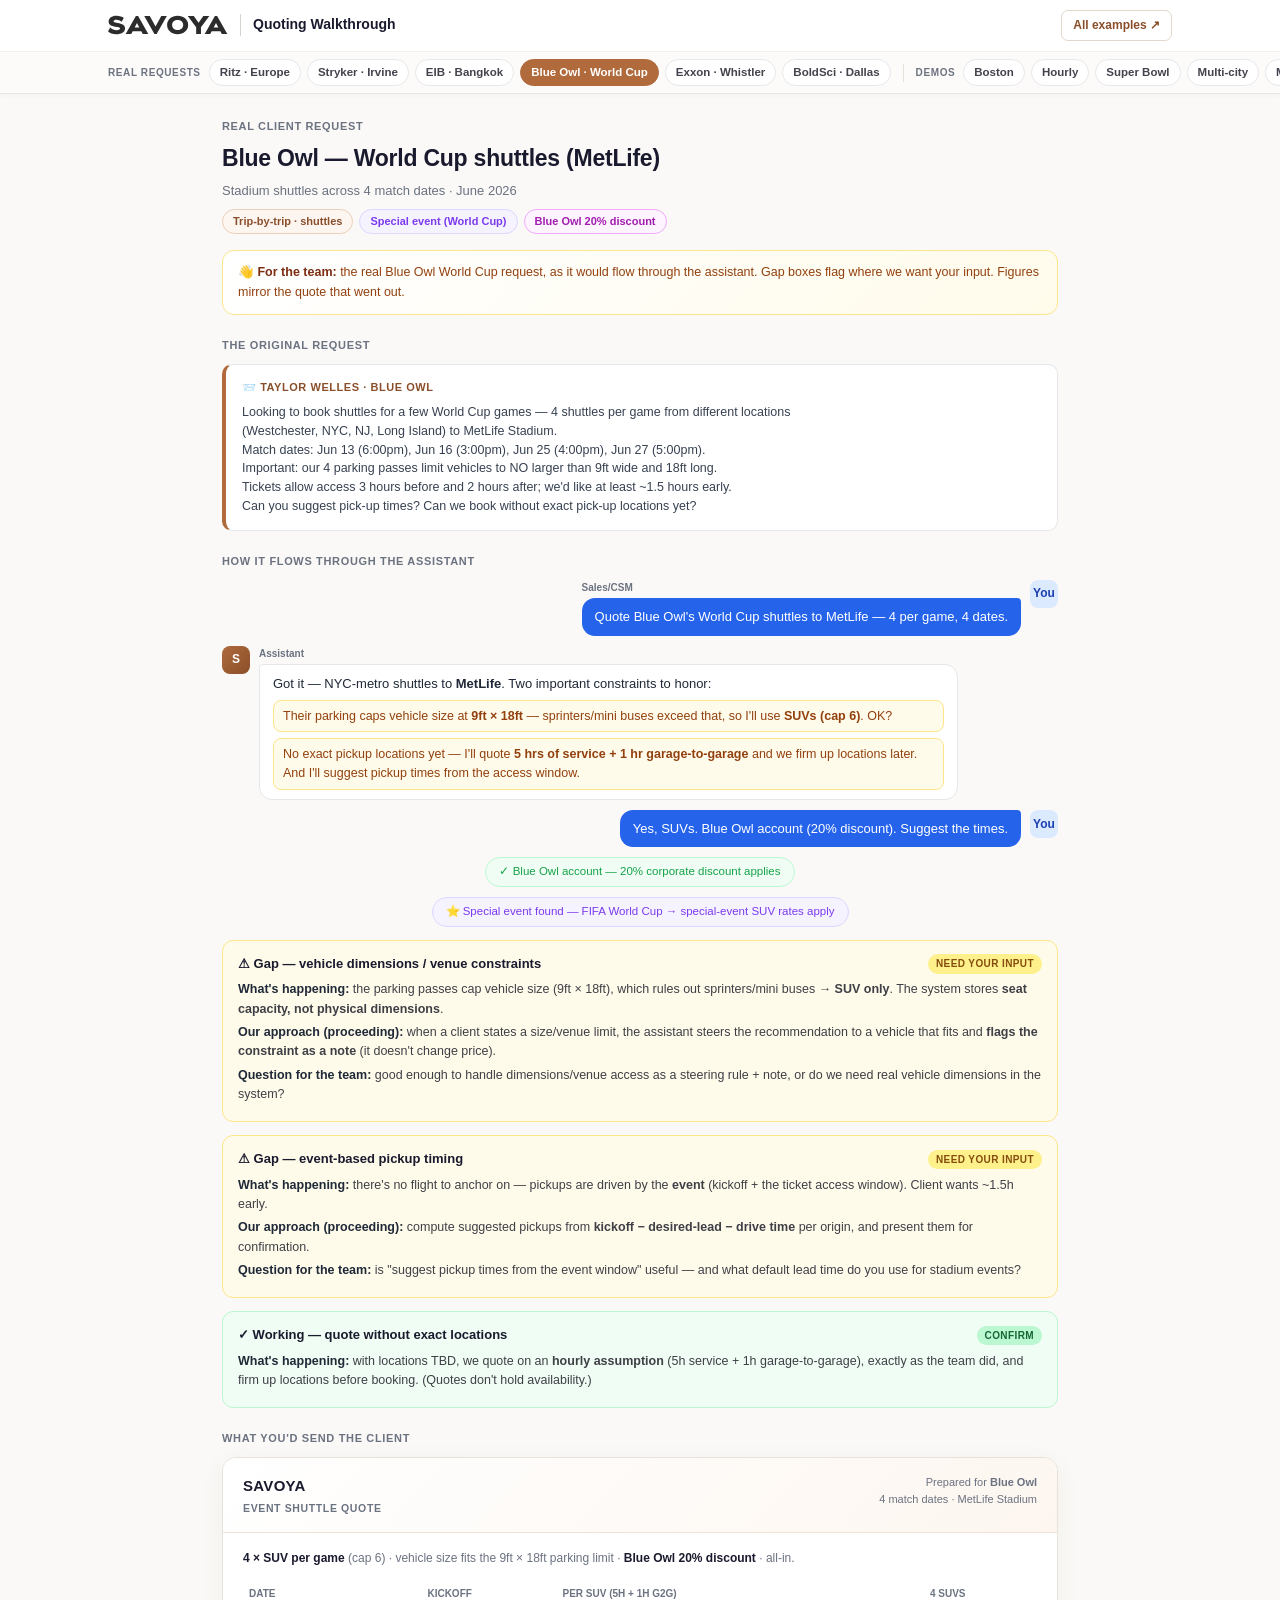
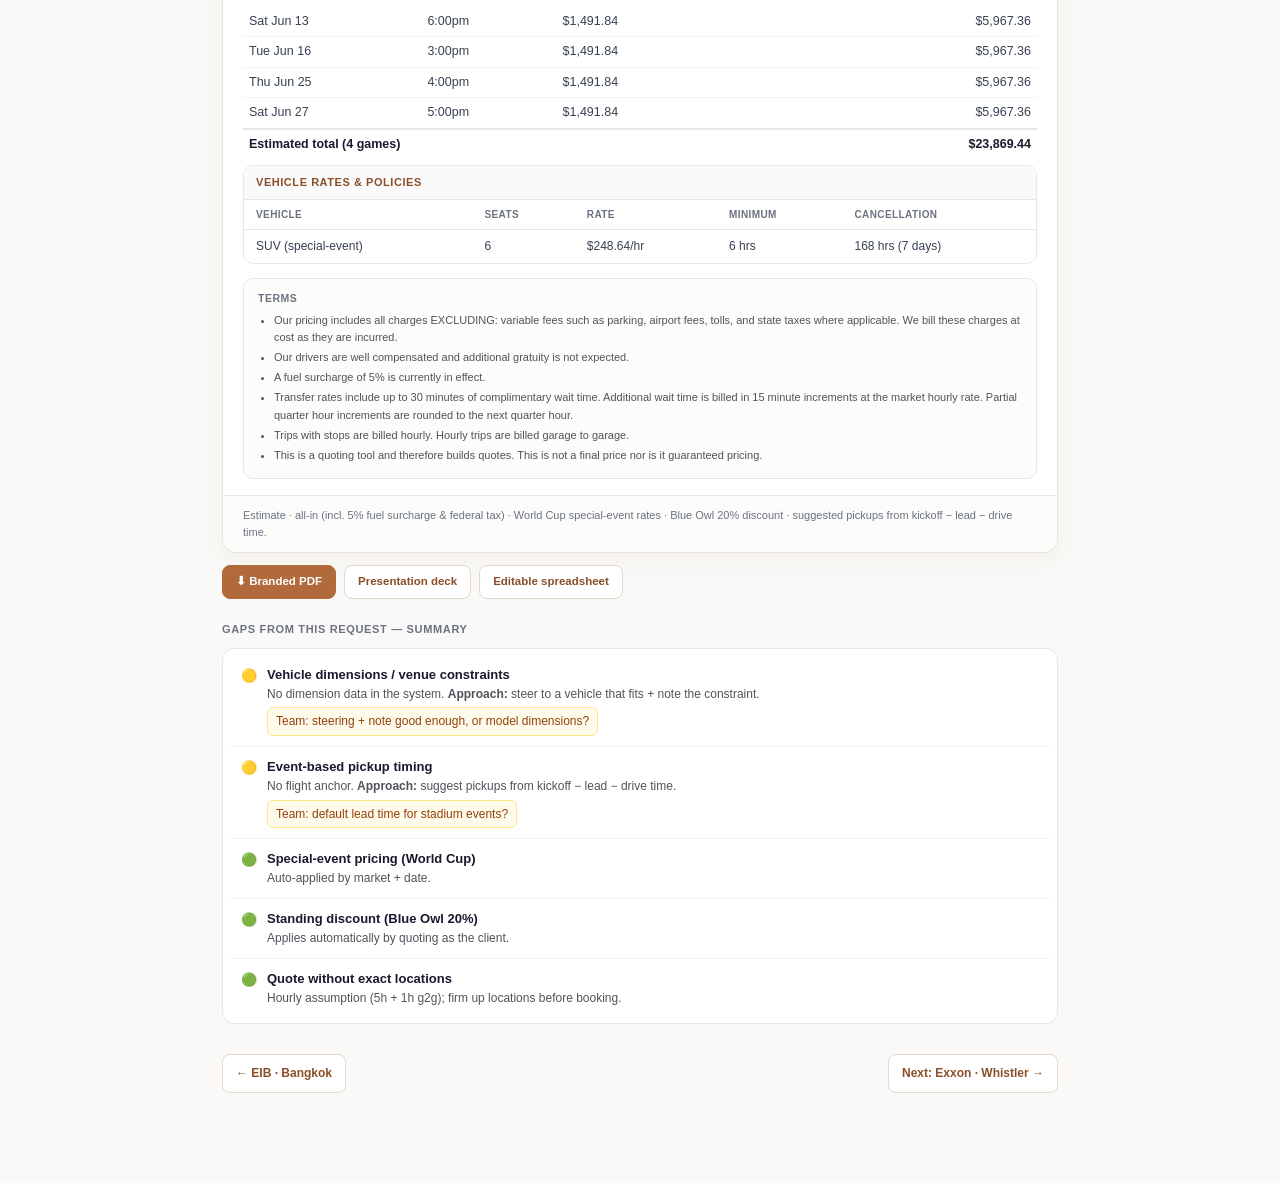
==== blue-owl-worldcup.html @ 771b672a "Savoya quoting walkthrough — sales/CSM preview site Co-Authored-By: Claude Opus 4.8 <noreply@anthrop" ====
<!DOCTYPE html>
<html lang="en">
<head>
<meta charset="UTF-8">
<meta name="viewport" content="width=device-width, initial-scale=1.0">
<title>Blue Owl — World Cup (MetLife) | Savoya Quoting Walkthrough</title>
<link rel="stylesheet" href="style.css">
</head>
<body>

<div class="nav">
  <div class="nav-top"><img src="savoya-logo.svg" alt="Savoya"><span class="nm">Quoting Walkthrough</span><a class="home" href="index.html">All examples ↗</a></div>
  <div class="nav-strip"><div class="row">
    <span class="lbl">Real requests</span>
    <a href="ritz-europe.html">Ritz · Europe</a><a href="stryker-irvine.html">Stryker · Irvine</a><a href="eib-bangkok.html">EIB · Bangkok</a><a class="active" href="blue-owl-worldcup.html">Blue Owl · World Cup</a><a href="exxon-whistler.html">Exxon · Whistler</a><a href="boldsci-dallas.html">BoldSci · Dallas</a>
    <span class="sep"></span>
    <span class="lbl">Demos</span>
    <a href="demo-boston.html">Boston</a><a href="demo-hourly.html">Hourly</a><a href="demo-superbowl.html">Super Bowl</a><a href="demo-multicity.html">Multi-city</a><a href="demo-manifest.html">Manifest</a>
  </div></div>
</div>

<div class="wrap">
  <div class="crumb">Real client request</div>
  <h1>Blue Owl — World Cup shuttles (MetLife)</h1>
  <div class="sub">Stadium shuttles across 4 match dates · June 2026</div>
  <div class="chips"><span class="chip type">Trip-by-trip · shuttles</span><span class="chip evt">Special event (World Cup)</span><span class="chip vip">Blue Owl 20% discount</span></div>

  <div class="banner">👋 <b>For the team:</b> the real Blue Owl World Cup request, as it would flow through the assistant. Gap boxes flag where we want your input. Figures mirror the quote that went out.</div>

  <div class="section-label">The original request</div>
  <div class="request">
    <div class="from">📨 Taylor Welles · Blue Owl</div>
    <pre>Looking to book shuttles for a few World Cup games — 4 shuttles per game from different locations
(Westchester, NYC, NJ, Long Island) to MetLife Stadium.
Match dates: Jun 13 (6:00pm), Jun 16 (3:00pm), Jun 25 (4:00pm), Jun 27 (5:00pm).
Important: our 4 parking passes limit vehicles to NO larger than 9ft wide and 18ft long.
Tickets allow access 3 hours before and 2 hours after; we'd like at least ~1.5 hours early.
Can you suggest pick-up times? Can we book without exact pick-up locations yet?</pre>
  </div>

  <div class="section-label">How it flows through the assistant</div>
  <div class="chat">
    <div class="msg agent"><div class="avatar agent">You</div><div><div class="who">Sales/CSM</div><div class="bubble">Quote Blue Owl's World Cup shuttles to MetLife — 4 per game, 4 dates.</div></div></div>
    <div class="msg assistant"><div class="avatar assistant">S</div><div><div class="who">Assistant</div><div class="bubble">Got it — NYC-metro shuttles to <b>MetLife</b>. Two important constraints to honor:
      <span class="q">Their parking caps vehicle size at <b>9ft × 18ft</b> — sprinters/mini buses exceed that, so I'll use <b>SUVs (cap 6)</b>. OK?</span>
      <span class="q">No exact pickup locations yet — I'll quote <b>5 hrs of service + 1 hr garage-to-garage</b> and we firm up locations later. And I'll suggest pickup times from the access window.</span></div></div></div>
    <div class="msg agent"><div class="avatar agent">You</div><div><div class="bubble">Yes, SUVs. Blue Owl account (20% discount). Suggest the times.</div></div></div>
    <div class="working ok">✓ Blue Owl account — 20% corporate discount applies</div>
    <div class="working event">⭐ Special event found — FIFA World Cup → special-event SUV rates apply</div>
  </div>

  <div class="gap open">
    <div class="gh">⚠ Gap — vehicle dimensions / venue constraints <span class="st">Need your input</span></div>
    <p><span class="lab">What's happening:</span> the parking passes cap vehicle size (9ft × 18ft), which rules out sprinters/mini buses → <b>SUV only</b>. The system stores <b>seat capacity, not physical dimensions</b>.</p>
    <p><span class="lab">Our approach (proceeding):</span> when a client states a size/venue limit, the assistant steers the recommendation to a vehicle that fits and <b>flags the constraint as a note</b> (it doesn't change price).</p>
    <p><span class="lab">Question for the team:</span> good enough to handle dimensions/venue access as a steering rule + note, or do we need real vehicle dimensions in the system?</p>
  </div>

  <div class="gap open">
    <div class="gh">⚠ Gap — event-based pickup timing <span class="st">Need your input</span></div>
    <p><span class="lab">What's happening:</span> there's no flight to anchor on — pickups are driven by the <b>event</b> (kickoff + the ticket access window). Client wants ~1.5h early.</p>
    <p><span class="lab">Our approach (proceeding):</span> compute suggested pickups from <b>kickoff − desired-lead − drive time</b> per origin, and present them for confirmation.</p>
    <p><span class="lab">Question for the team:</span> is "suggest pickup times from the event window" useful — and what default lead time do you use for stadium events?</p>
  </div>

  <div class="gap handled">
    <div class="gh">✓ Working — quote without exact locations <span class="st">Confirm</span></div>
    <p><span class="lab">What's happening:</span> with locations TBD, we quote on an <b>hourly assumption</b> (5h service + 1h garage-to-garage), exactly as the team did, and firm up locations before booking. (Quotes don't hold availability.)</p>
  </div>

  <div class="section-label">What you'd send the client</div>
  <div class="quote">
    <div class="quote-top"><div class="brand">SAVOYA<small>Event Shuttle Quote</small></div><div class="meta">Prepared for <b>Blue Owl</b><br>4 match dates · MetLife Stadium</div></div>
    <div class="quote-body">
      <div class="for"><b>4 × SUV per game</b> (cap 6) · vehicle size fits the 9ft × 18ft parking limit · <b>Blue Owl 20% discount</b> · all-in.</div>
      <table>
        <thead><tr><th style="text-align:left;font-size:10px;text-transform:uppercase;color:var(--muted);padding:6px;">Date</th><th style="text-align:left;font-size:10px;text-transform:uppercase;color:var(--muted);padding:6px;">Kickoff</th><th style="text-align:left;font-size:10px;text-transform:uppercase;color:var(--muted);padding:6px;">Per SUV (5h + 1h g2g)</th><th class="amt" style="font-size:10px;text-transform:uppercase;color:var(--muted);padding:6px;">4 SUVs</th></tr></thead>
        <tr><td>Sat Jun 13</td><td>6:00pm</td><td>$1,491.84</td><td class="amt">$5,967.36</td></tr>
        <tr><td>Tue Jun 16</td><td>3:00pm</td><td>$1,491.84</td><td class="amt">$5,967.36</td></tr>
        <tr><td>Thu Jun 25</td><td>4:00pm</td><td>$1,491.84</td><td class="amt">$5,967.36</td></tr>
        <tr><td>Sat Jun 27</td><td>5:00pm</td><td>$1,491.84</td><td class="amt">$5,967.36</td></tr>
        <tr class="tot-row"><td colspan="3">Estimated total (4 games)</td><td class="amt">$23,869.44</td></tr>
      </table>
      <div class="ratecard"><div class="rc-title">Vehicle rates &amp; policies</div><table>
        <thead><tr><th>Vehicle</th><th>Seats</th><th>Rate</th><th>Minimum</th><th>Cancellation</th></tr></thead>
        <tr><td>SUV (special-event)</td><td>6</td><td>$248.64/hr</td><td>6 hrs</td><td>168 hrs (7 days)</td></tr>
      </table></div>
      <div class="terms"><div class="tt">Terms</div><ul>
        <li>Our pricing includes all charges EXCLUDING: variable fees such as parking, airport fees, tolls, and state taxes where applicable. We bill these charges at cost as they are incurred.</li>
        <li>Our drivers are well compensated and additional gratuity is not expected.</li>
        <li>A fuel surcharge of 5% is currently in effect.</li>
        <li>Transfer rates include up to 30 minutes of complimentary wait time. Additional wait time is billed in 15 minute increments at the market hourly rate. Partial quarter hour increments are rounded to the next quarter hour.</li>
        <li>Trips with stops are billed hourly. Hourly trips are billed garage to garage.</li>
        <li>This is a quoting tool and therefore builds quotes. This is not a final price nor is it guaranteed pricing.</li>
      </ul></div>
    </div>
    <div class="quote-foot">Estimate · all-in (incl. 5% fuel surcharge &amp; federal tax) · World Cup special-event rates · Blue Owl 20% discount · suggested pickups from kickoff − lead − drive time.</div>
  </div>
  <div class="out-actions"><span class="a primary" onclick="openOv('pdfOv')">⬇ Branded PDF</span><span class="a" onclick="openOv('prezOv')">Presentation deck</span><span class="a" onclick="openOv('genOv')">Editable spreadsheet</span></div>

  <div class="section-label">Gaps from this request — summary</div>
  <div class="gaps-box">
    <div class="g-row"><span class="dot">🟡</span><div><div class="g-t">Vehicle dimensions / venue constraints</div><div class="g-d">No dimension data in the system. <b>Approach:</b> steer to a vehicle that fits + note the constraint.</div><span class="g-ask">Team: steering + note good enough, or model dimensions?</span></div></div>
    <div class="g-row"><span class="dot">🟡</span><div><div class="g-t">Event-based pickup timing</div><div class="g-d">No flight anchor. <b>Approach:</b> suggest pickups from kickoff − lead − drive time.</div><span class="g-ask">Team: default lead time for stadium events?</span></div></div>
    <div class="g-row"><span class="dot">🟢</span><div><div class="g-t">Special-event pricing (World Cup)</div><div class="g-d">Auto-applied by market + date.</div></div></div>
    <div class="g-row"><span class="dot">🟢</span><div><div class="g-t">Standing discount (Blue Owl 20%)</div><div class="g-d">Applies automatically by quoting as the client.</div></div></div>
    <div class="g-row"><span class="dot">🟢</span><div><div class="g-t">Quote without exact locations</div><div class="g-d">Hourly assumption (5h + 1h g2g); firm up locations before booking.</div></div></div>
  </div>

  <div class="pagernav"><a href="eib-bangkok.html">← EIB · Bangkok</a><a href="exxon-whistler.html">Next: Exxon · Whistler →</a></div>
</div>

<div class="overlay" id="pdfOv"><button class="ov-close" onclick="closeOv('pdfOv')">✕ Close</button>
  <div class="pdf-page">
    <div class="pdf-head"><div><img src="savoya-logo.svg" alt="Savoya"><div class="doc">Event Shuttle Quote</div></div><div class="who"><b>Blue Owl</b><br>World Cup · MetLife Stadium</div></div>
    <div class="pdf-title">Transportation Quote</div>
    <span class="pdf-badge">World Cup special-event rates · Blue Owl 20% discount · all-in · SUV (fits parking)</span>
    <table class="pdf-tbl">
      <tr><td>Jun 13 — 4 × SUV (5h + 1h g2g)</td><td class="amt">$5,967.36</td></tr>
      <tr><td>Jun 16 — 4 × SUV</td><td class="amt">$5,967.36</td></tr>
      <tr><td>Jun 25 — 4 × SUV</td><td class="amt">$5,967.36</td></tr>
      <tr><td>Jun 27 — 4 × SUV</td><td class="amt">$5,967.36</td></tr>
      <tr class="tot"><td>Estimated total</td><td class="amt">$23,869.44</td></tr>
    </table>
    <div class="pdf-terms"><div class="h">Terms</div><ul>
      <li>Pricing includes all charges EXCLUDING variable fees (parking, airport fees, tolls, state taxes) — billed at cost.</li>
      <li>Drivers well compensated; gratuity not expected. 5% fuel surcharge in effect. SUV special-event rate, 6-hr min, 168-hr cancellation.</li>
      <li>This is a quote, not a final or guaranteed price; quotes do not hold availability.</li>
    </ul></div>
    <div class="pdf-foot"><img src="savoya-logo-gold.svg" alt=""><div class="ft">Savoya · concierge@savoya.com · savoya.com</div></div>
  </div>
</div>

<div class="overlay" id="prezOv"><button class="ov-close" onclick="closeOv('prezOv')">✕ Close</button>
  <div class="prez-stage"><div id="prezStage">
    <div class="slide cover show"><div class="pad"><img src="savoya-logo-gold.svg" alt="Savoya"><div class="t">World Cup<br><span class="gold">Shuttle Proposal</span></div><div class="rule"></div><div class="sub">Blue Owl · MetLife Stadium · 4 match dates</div></div></div>
    <div class="slide body"><div class="pad"><div class="st">Right-sized for stadium parking</div><div class="h">4 SUVs per game</div>
      <table><tr><td>Per game — 4 × SUV (5h + 1h g2g)</td><td class="amt">$5,967.36</td></tr><tr><td>Across 4 games</td><td class="amt">$23,869.44</td></tr></table>
      <p style="margin-top:10px;color:#7c3aed;font-weight:700;font-size:12.5px;">World Cup special-event rates · Blue Owl 20% discount · fits 9×18 parking</p></div></div>
    <div class="slide close-s"><div class="pad"><img src="savoya-logo-gold.svg" alt="" style="height:26px;margin-bottom:auto;"><div class="big">Estimated investment (4 games)</div><div class="num">$23,869</div><div style="color:#9a917f;font-size:12px;">All-in · availability is closing fast for these dates</div><div class="nx">We'll suggest pickup times and firm up locations on booking.</div></div></div>
  </div><div class="prez-nav"><button onclick="prezGo(-1)">‹</button><div class="prez-dots" id="prezDots"></div><button onclick="prezGo(1)">›</button></div></div>
</div>

<div class="overlay" id="genOv">
  <div class="sheet-app">
    <div class="sheet-bar"><b>📊 blue-owl-worldcup-quote.xlsx <span class="hint">· cells editable</span></b><button class="sheet-close" onclick="closeOv('genOv')">✕ Close</button></div>
    <table class="grid-tbl"><thead><tr><th>Date</th><th>Kickoff</th><th>Vehicles</th><th>Per SUV</th><th>Total</th></tr></thead><tbody>
      <tr><td><div class="cell" contenteditable="true">Jun 13</div></td><td><div class="cell" contenteditable="true">6:00pm</div></td><td><div class="cell" contenteditable="true">4 × SUV</div></td><td><div class="cell" contenteditable="true">$1,491.84</div></td><td><div class="cell" contenteditable="true">$5,967.36</div></td></tr>
      <tr><td><div class="cell" contenteditable="true">Jun 16</div></td><td><div class="cell" contenteditable="true">3:00pm</div></td><td><div class="cell" contenteditable="true">4 × SUV</div></td><td><div class="cell" contenteditable="true">$1,491.84</div></td><td><div class="cell" contenteditable="true">$5,967.36</div></td></tr>
      <tr><td><div class="cell" contenteditable="true">Jun 25</div></td><td><div class="cell" contenteditable="true">4:00pm</div></td><td><div class="cell" contenteditable="true">4 × SUV</div></td><td><div class="cell" contenteditable="true">$1,491.84</div></td><td><div class="cell" contenteditable="true">$5,967.36</div></td></tr>
      <tr><td><div class="cell" contenteditable="true">Jun 27</div></td><td><div class="cell" contenteditable="true">5:00pm</div></td><td><div class="cell" contenteditable="true">4 × SUV</div></td><td><div class="cell" contenteditable="true">$1,491.84</div></td><td><div class="cell" contenteditable="true">$5,967.36</div></td></tr>
    </tbody></table>
    <div class="sheet-foot">Preview of the editable export — adjust any cell and re-send.</div>
  </div>
</div>

<script src="app.js"></script>
</body>
</html>
---- style.css ----
:root{
  --ink:#1a1a2e; --muted:#6b7280; --line:#e5e7eb;
  --copper:#b06a3c; --copper-d:#8a4f2a; --copper-bg:#fdf6f0;
  --gold:#b8943f; --gold-d:#8f6f28;
  --blue:#2563eb; --blue-bg:#eff6ff;
  --green:#16a34a; --green-bg:#f0fdf4;
  --amber:#ca8a04; --amber-d:#92400e; --amber-bg:#fffbeb;
  --purple:#7c3aed; --purple-bg:#f5f3ff;
  --red:#dc2626; --red-bg:#fef2f2;
  color-scheme:light;
}
*{margin:0;padding:0;box-sizing:border-box;}
body{font-family:-apple-system,BlinkMacSystemFont,'Segoe UI',Roboto,sans-serif;background:#faf9f7;color:var(--ink);line-height:1.55;}

/* nav */
.nav{position:sticky;top:0;z-index:50;background:#fff;border-bottom:1px solid var(--line);box-shadow:0 1px 6px rgba(0,0,0,.04);}
.nav-top{display:flex;align-items:center;gap:12px;padding:10px 18px;max-width:1100px;margin:0 auto;}
.nav-top img{height:20px;}
.nav-top .nm{font-size:14px;font-weight:800;border-left:1px solid #d6d3ce;padding-left:12px;}
.nav-top .home{margin-left:auto;font-size:12px;font-weight:700;color:var(--copper-d);text-decoration:none;border:1px solid #e2d8cc;border-radius:7px;padding:5px 11px;}
.nav-top .home:hover{background:var(--copper-bg);}
.nav-strip{border-top:1px solid #f1efea;background:#fcfbf9;overflow-x:auto;}
.nav-strip .row{display:flex;gap:6px;align-items:center;padding:7px 18px;max-width:1100px;margin:0 auto;white-space:nowrap;}
.nav-strip .lbl{font-size:10px;font-weight:800;text-transform:uppercase;letter-spacing:.06em;color:var(--muted);margin-right:2px;}
.nav-strip a{font-size:11.5px;font-weight:600;color:#44424d;text-decoration:none;border:1px solid var(--line);border-radius:20px;padding:4px 10px;background:#fff;}
.nav-strip a:hover{border-color:var(--copper);color:var(--copper-d);}
.nav-strip a.active{background:var(--copper);color:#fff;border-color:var(--copper);}
.nav-strip .sep{width:1px;height:18px;background:#e5e1da;margin:0 6px;flex:0 0 auto;}

.wrap{max-width:880px;margin:0 auto;padding:24px 22px 90px;}
.crumb{font-size:11px;color:var(--muted);text-transform:uppercase;letter-spacing:.06em;font-weight:700;margin-bottom:6px;}
h1{font-size:23px;font-weight:800;letter-spacing:-0.01em;margin-bottom:4px;}
h2{font-size:16px;font-weight:800;margin:24px 0 10px;}
.sub{font-size:13px;color:var(--muted);margin-bottom:8px;}
p{font-size:13.5px;color:#374151;margin-bottom:10px;}
.section-label{font-size:11px;font-weight:700;color:var(--muted);text-transform:uppercase;letter-spacing:.06em;margin:22px 0 10px;}
.tiny{font-size:11px;color:var(--muted);}

.chips{display:flex;flex-wrap:wrap;gap:6px;margin-bottom:16px;}
.chip{font-size:11px;font-weight:700;border-radius:20px;padding:3px 10px;border:1px solid;}
.chip.intl{background:var(--blue-bg);color:var(--blue);border-color:#bfdbfe;}
.chip.evt{background:var(--purple-bg);color:var(--purple);border-color:#ddd6fe;}
.chip.vip{background:#fdf4ff;color:#a21caf;border-color:#f0abfc;}
.chip.type{background:var(--copper-bg);color:var(--copper-d);border-color:#eccfb8;}
.chip.dom{background:var(--green-bg);color:var(--green);border-color:#bbf7d0;}

.banner{background:linear-gradient(135deg,#fff,var(--amber-bg));border:1px solid #fde68a;border-radius:12px;padding:12px 15px;font-size:12.5px;color:#92400e;margin-bottom:18px;}
.banner b{color:#7c2d12;}

.request{background:#fff;border:1px solid var(--line);border-left:4px solid var(--copper);border-radius:10px;padding:14px 16px;}
.request .from{font-size:11px;font-weight:700;color:var(--copper-d);text-transform:uppercase;letter-spacing:.05em;margin-bottom:7px;}
.request pre{font-family:inherit;white-space:pre-wrap;font-size:12.5px;color:#374151;line-height:1.5;}

/* chat */
.chat{display:flex;flex-direction:column;gap:10px;}
.msg{display:flex;gap:9px;max-width:88%;}
.msg.agent{align-self:flex-end;flex-direction:row-reverse;}
.avatar{width:28px;height:28px;border-radius:8px;flex-shrink:0;display:flex;align-items:center;justify-content:center;font-size:12px;font-weight:800;}
.avatar.assistant{background:linear-gradient(135deg,var(--copper),var(--copper-d));color:#fff;}
.avatar.agent{background:#dbeafe;color:#1e40af;}
.bubble{padding:9px 13px;border-radius:13px;font-size:13px;line-height:1.5;}
.msg.assistant .bubble{background:#fff;border:1px solid var(--line);border-top-left-radius:4px;color:#1f2937;}
.msg.agent .bubble{background:var(--blue);color:#fff;border-top-right-radius:4px;}
.who{font-size:10px;font-weight:700;color:var(--muted);margin-bottom:3px;}
.bubble .q{display:block;background:var(--amber-bg);border:1px solid #fde68a;color:#92400e;border-radius:8px;padding:6px 9px;margin-top:6px;font-size:12.5px;}
.working{align-self:center;font-size:11.5px;color:#475569;background:#f1f5f9;border:1px solid #e2e8f0;border-radius:20px;padding:5px 13px;display:inline-flex;gap:7px;align-items:center;text-align:center;}
.working.event{background:var(--purple-bg);border-color:#ddd6fe;color:var(--purple);}
.working.ok{background:var(--green-bg);border-color:#bbf7d0;color:var(--green);}
.working.flag{background:var(--red-bg);border-color:#fecaca;color:var(--red);}

/* gap callout */
.gap{border-radius:11px;padding:13px 15px;margin:13px 0;border:1px solid;}
.gap .gh{display:flex;align-items:center;gap:8px;font-weight:800;font-size:13px;margin-bottom:6px;}
.gap .st{font-size:10px;font-weight:800;text-transform:uppercase;letter-spacing:.04em;padding:2px 8px;border-radius:20px;margin-left:auto;}
.gap p{font-size:12.5px;margin:4px 0;color:#3f3f46;}
.gap .lab{font-weight:700;color:#1f2937;}
.gap.open{background:var(--amber-bg);border-color:#fde68a;} .gap.open .st{background:#fef08a;color:#854d0e;}
.gap.handled{background:var(--green-bg);border-color:#bbf7d0;} .gap.handled .st{background:#bbf7d0;color:#166534;}

/* quote */
.quote{background:#fff;border:1px solid #e7e2da;border-radius:14px;overflow:hidden;box-shadow:0 6px 24px rgba(120,80,40,.06);}
.quote-top{background:linear-gradient(135deg,#fff,var(--copper-bg));padding:16px 20px;border-bottom:1px solid #efe2d6;display:flex;justify-content:space-between;align-items:flex-start;}
.quote-top .brand{font-weight:800;font-size:15px;letter-spacing:.02em;}
.quote-top .brand small{display:block;font-size:10.5px;color:var(--muted);font-weight:600;letter-spacing:.06em;text-transform:uppercase;margin-top:2px;}
.quote-top .meta{text-align:right;font-size:11px;color:var(--muted);}
.quote-body{padding:16px 20px;}
.quote-body .for{font-size:12px;color:var(--muted);margin-bottom:12px;} .quote-body .for b{color:var(--ink);}
.leg{border:1px solid var(--line);border-radius:11px;padding:13px 15px;margin-bottom:11px;}
.leg.evt{border-color:#ddd6fe;background:var(--purple-bg);}
.leg .lh{display:flex;justify-content:space-between;align-items:baseline;margin-bottom:6px;gap:8px;}
.leg .city{font-weight:800;font-size:13.5px;}
.leg .det{font-size:12px;color:#52525b;margin-bottom:6px;}
.badge{font-size:10px;font-weight:700;text-transform:uppercase;letter-spacing:.04em;padding:2px 8px;border-radius:20px;white-space:nowrap;}
.badge.xfer{background:var(--green-bg);color:var(--green);border:1px solid #bbf7d0;}
.badge.hourly{background:var(--blue-bg);color:var(--blue);border:1px solid #bfdbfe;}
.badge.spevt{background:#ede9fe;color:#7c3aed;border:1px solid #ddd6fe;}
.badge.fleet{background:var(--copper-bg);color:var(--copper-d);border:1px solid #eccfb8;}
.subopt{border:1px solid #e2e8f0;border-radius:8px;padding:10px 12px;margin-bottom:8px;}
.subopt.best{background:var(--copper-bg);}
.subopt .sh{display:flex;justify-content:space-between;align-items:center;gap:8px;}
.subopt .sh b{font-size:12.5px;}

table{width:100%;border-collapse:collapse;font-size:12.5px;}
table td{padding:5px 6px;border-bottom:1px solid #f3f4f6;color:#374151;}
table td.amt{text-align:right;font-variant-numeric:tabular-nums;}
table tr:last-child td{border-bottom:none;}
.strike{color:#9ca3af;text-decoration:line-through;font-size:11.5px;}
.disc{color:var(--green);font-weight:700;}
.tot-row td{font-weight:800;color:var(--ink);border-top:2px solid var(--line);}
.veh{font-size:11.5px;font-weight:600;background:#f8fafc;border:1px solid #e2e8f0;border-radius:7px;padding:3px 9px;color:#334155;display:inline-block;}
.veh b{color:var(--copper-d);}
.vehmix{display:flex;flex-wrap:wrap;gap:6px;margin:2px 0 10px;}

.ratecard{margin-top:6px;border:1px solid var(--line);border-radius:10px;overflow:hidden;}
.ratecard .rc-title{font-size:11px;font-weight:700;text-transform:uppercase;letter-spacing:.05em;color:var(--copper-d);padding:8px 12px;background:#fafafa;border-bottom:1px solid var(--line);}
.ratecard th,.ratecard td{padding:7px 12px;text-align:left;font-size:12px;}
.ratecard th{font-size:10px;text-transform:uppercase;letter-spacing:.04em;color:var(--muted);border-bottom:1px solid var(--line);}

.terms{margin-top:14px;background:#fcfcfb;border:1px solid var(--line);border-radius:10px;padding:11px 14px;}
.terms .tt{font-size:10.5px;font-weight:700;text-transform:uppercase;letter-spacing:.05em;color:var(--muted);margin-bottom:6px;}
.terms ul{margin:0;padding-left:16px;} .terms li{font-size:11px;color:#52525b;margin-bottom:3px;}
.quote-foot{padding:11px 20px;border-top:1px solid var(--line);font-size:11px;color:var(--muted);background:#fcfcfb;}
.flagbox{background:var(--red-bg);border:1px solid #fecaca;border-radius:9px;padding:9px 12px;font-size:12px;color:#b91c1c;margin:10px 0;}

.out-actions{display:flex;gap:8px;margin-top:12px;flex-wrap:wrap;}
.out-actions .a{font-size:11.5px;font-weight:700;border-radius:8px;padding:7px 13px;border:1px solid #e2d8cc;background:#fff;color:var(--copper-d);cursor:pointer;}
.out-actions .a:hover{background:var(--copper-bg);}
.out-actions .a.primary{background:var(--copper);color:#fff;border-color:var(--copper);}

/* gaps summary */
.gaps-box{background:#fff;border:1px solid var(--line);border-radius:12px;padding:6px 6px;margin-top:8px;}
.gaps-box .g-row{display:flex;gap:10px;align-items:flex-start;padding:10px 12px;border-bottom:1px solid #f4f3f0;}
.gaps-box .g-row:last-child{border-bottom:none;}
.gaps-box .dot{flex:0 0 auto;font-size:13px;margin-top:1px;}
.gaps-box .g-t{font-weight:700;font-size:13px;}
.gaps-box .g-d{font-size:12px;color:#52525b;}
.gaps-box .g-ask{font-size:12px;color:#92400e;background:var(--amber-bg);border:1px solid #fde68a;border-radius:6px;padding:4px 8px;margin-top:4px;display:inline-block;}

/* overlays */
.overlay{position:fixed;inset:0;background:rgba(20,16,12,.5);z-index:100;display:none;padding:24px;overflow:auto;}
.overlay.open{display:flex;align-items:flex-start;justify-content:center;}
.ov-close{position:fixed;top:16px;right:20px;background:#fff;border:none;border-radius:8px;padding:7px 13px;font-size:13px;font-weight:700;cursor:pointer;box-shadow:0 4px 14px rgba(0,0,0,.2);z-index:110;}
.pdf-page{background:#fff;width:100%;max-width:640px;margin:0 auto;border-radius:4px;box-shadow:0 20px 60px rgba(0,0,0,.35);padding:40px 44px;font-family:Georgia,'Times New Roman',serif;}
.pdf-head{display:flex;justify-content:space-between;align-items:flex-start;border-bottom:2px solid var(--gold);padding-bottom:14px;margin-bottom:18px;}
.pdf-head img{height:21px;}
.pdf-head .doc{font-size:10px;letter-spacing:.16em;text-transform:uppercase;color:var(--gold-d);font-weight:700;margin-top:7px;font-family:-apple-system,sans-serif;}
.pdf-head .who{text-align:right;font-size:11px;color:#555;font-family:-apple-system,sans-serif;line-height:1.6;}
.pdf-head .who b{color:#222;font-size:13px;}
.pdf-title{font-size:20px;color:#1a1a1a;margin-bottom:12px;}
.pdf-badge{display:inline-block;font-size:10px;font-family:-apple-system,sans-serif;font-weight:700;padding:3px 10px;border-radius:4px;margin-bottom:12px;background:#f3eee2;color:var(--gold-d);border:1px solid #e6dcc4;}
.pdf-tbl{width:100%;border-collapse:collapse;font-family:-apple-system,sans-serif;margin-bottom:6px;}
.pdf-tbl td{padding:7px 4px;border-bottom:1px solid #eee;font-size:12px;color:#333;}
.pdf-tbl td.amt{text-align:right;}
.pdf-tbl .tot td{font-weight:800;font-size:13px;border-top:2px solid #333;border-bottom:none;}
.pdf-terms{margin-top:14px;font-family:-apple-system,sans-serif;}
.pdf-terms .h{font-size:9.5px;text-transform:uppercase;letter-spacing:.1em;color:var(--gold-d);font-weight:700;margin-bottom:5px;}
.pdf-terms li{font-size:9.5px;color:#666;margin-bottom:2px;margin-left:14px;}
.pdf-foot{margin-top:20px;padding-top:12px;border-top:1px solid #eee;display:flex;justify-content:space-between;align-items:center;font-family:-apple-system,sans-serif;}
.pdf-foot img{height:28px;} .pdf-foot .ft{font-size:10px;color:#999;text-align:right;}

.prez-stage{width:100%;max-width:840px;margin:0 auto;}
.slide{aspect-ratio:16/9;border-radius:10px;overflow:hidden;box-shadow:0 20px 60px rgba(0,0,0,.4);position:relative;display:none;}
.slide.show{display:block;}
.slide .pad{position:absolute;inset:0;padding:40px 48px;display:flex;flex-direction:column;}
.slide.cover{background:radial-gradient(circle at 70% 20%,#2a2a2a,#111);color:#fff;}
.slide.cover img{height:28px;margin-bottom:auto;}
.slide.cover .t{font-size:32px;font-weight:800;line-height:1.1;} .slide.cover .gold{color:var(--gold);}
.slide.cover .sub{font-size:14px;color:#bdbdbd;margin-top:10px;}
.slide.cover .rule{width:50px;height:3px;background:var(--gold);margin:16px 0;}
.slide.body{background:#fff;color:#1a1a1a;overflow:auto;}
.slide.body .st{font-size:11px;letter-spacing:.14em;text-transform:uppercase;color:var(--gold-d);font-weight:700;margin-bottom:12px;}
.slide.body .h{font-size:21px;font-weight:800;margin-bottom:12px;}
.slide.body table{font-size:13px;} .slide.body td{padding:6px;border-bottom:1px solid #eee;}
.slide.close-s{background:linear-gradient(135deg,#1a1a1a,#2c2416);color:#fff;}
.slide.close-s .big{font-size:14px;color:#cdb98c;} .slide.close-s .num{font-size:46px;font-weight:800;color:var(--gold);margin:6px 0;}
.slide.close-s .nx{margin-top:auto;font-size:12px;color:#c9c4bb;}
.prez-nav{display:flex;align-items:center;justify-content:center;gap:14px;margin-top:14px;}
.prez-nav button{background:#fff;border:none;border-radius:50%;width:34px;height:34px;font-size:16px;cursor:pointer;box-shadow:0 3px 10px rgba(0,0,0,.2);}
.prez-dots{display:flex;gap:6px;} .prez-dots i{width:8px;height:8px;border-radius:50%;background:#ffffff66;cursor:pointer;} .prez-dots i.on{background:#fff;}

.sheet-app{background:#fff;border-radius:12px;width:100%;max-width:960px;max-height:88vh;overflow:auto;box-shadow:0 20px 60px rgba(0,0,0,.3);}
.sheet-bar{background:#1f2937;color:#fff;padding:10px 16px;display:flex;justify-content:space-between;align-items:center;}
.sheet-bar b{font-size:13px;} .sheet-bar .hint{color:#9ca3af;font-weight:500;font-size:11px;}
.sheet-close{background:#374151;border:none;color:#fff;border-radius:6px;padding:5px 11px;font-weight:700;cursor:pointer;font-size:12px;}
.sheet-tabs{display:flex;background:#f3f4f6;border-bottom:1px solid #e5e7eb;padding:0 8px;}
.sheet-tab{padding:8px 14px;font-size:12px;font-weight:600;color:#6b7280;background:none;border:none;border-bottom:2px solid transparent;cursor:pointer;}
.sheet-tab.active{color:#16a34a;border-bottom-color:#16a34a;background:#fff;}
.sheet-pane{display:none;} .sheet-pane.active{display:block;}
.grid-tbl{width:100%;border-collapse:collapse;font-size:12px;}
.grid-tbl th{position:sticky;top:0;background:#f9fafb;border:1px solid #e5e7eb;padding:6px 9px;font-size:10.5px;text-transform:uppercase;letter-spacing:.03em;color:#6b7280;text-align:left;z-index:2;}
.grid-tbl td{border:1px solid #eef0f2;padding:0;}
.grid-tbl td .cell{padding:6px 9px;font-size:12px;color:#374151;outline:none;min-height:30px;}
.grid-tbl td .cell:focus{background:#eff6ff;box-shadow:inset 0 0 0 2px var(--blue);}
.grid-tbl td.rownum{background:#f9fafb;color:#9ca3af;text-align:center;font-size:11px;width:34px;padding:6px 0;}
.grid-tbl td.veh-a{background:#fef6ef;} .grid-tbl td.veh-a .cell{color:#8a4f2a;font-weight:600;}
.grid-tbl .vip{color:#a21caf;font-weight:700;}
.sheet-foot{padding:8px 16px;font-size:11px;color:#9ca3af;border-top:1px solid #e5e7eb;}

.pagernav{display:flex;justify-content:space-between;margin-top:30px;gap:10px;}
.pagernav a{font-size:12px;font-weight:700;text-decoration:none;color:var(--copper-d);border:1px solid #e2d8cc;border-radius:8px;padding:9px 13px;background:#fff;}
.pagernav a:hover{background:var(--copper-bg);}

/* index landing */
.hero{background:linear-gradient(135deg,#fff,var(--copper-bg));border:1px solid #efe2d6;border-radius:16px;padding:24px;margin-bottom:8px;}
.hero .pill{display:inline-block;font-size:11px;font-weight:700;padding:3px 10px;border-radius:20px;background:var(--copper-bg);color:var(--copper-d);border:1px solid #eccfb8;text-transform:uppercase;letter-spacing:.04em;}
.hero .tagline{font-size:20px;font-weight:800;line-height:1.3;margin:10px 0 8px;} .hero .tagline span{color:var(--copper-d);}
.hero .lead{font-size:15px;color:#334155;}
.steps{display:grid;grid-template-columns:1fr 1fr 1fr;gap:12px;margin:14px 0;}
.step{background:#fff;border:1px solid var(--line);border-radius:12px;padding:14px;}
.step .n{width:24px;height:24px;border-radius:50%;background:var(--copper);color:#fff;font-weight:800;font-size:12px;display:flex;align-items:center;justify-content:center;margin-bottom:8px;}
.step h3{font-size:13.5px;margin-bottom:4px;} .step p{font-size:12px;margin:0;}
.grid{display:grid;grid-template-columns:1fr 1fr;gap:12px;margin:10px 0;}
.card{background:#fff;border:1px solid var(--line);border-radius:12px;padding:14px 15px;}
.card .ico{font-size:18px;margin-bottom:6px;} .card h3{font-size:13.5px;margin-bottom:4px;} .card p{font-size:12px;margin:0;color:#4b5563;}
.exlist{display:grid;grid-template-columns:1fr 1fr;gap:10px;margin:10px 0;}
.exlink{display:block;background:#fff;border:1px solid var(--line);border-radius:12px;padding:13px 15px;text-decoration:none;color:var(--ink);transition:all .15s;}
.exlink:hover{border-color:var(--copper);box-shadow:0 4px 14px rgba(120,80,40,.08);transform:translateY(-1px);}
.exlink .et{font-weight:800;font-size:13.5px;margin-bottom:2px;}
.exlink .ed{font-size:12px;color:var(--muted);}
.exlink .etag{font-size:10px;font-weight:700;text-transform:uppercase;letter-spacing:.04em;color:var(--copper-d);}
.pain{background:#fff;border:1px solid var(--line);border-radius:12px;padding:6px 4px;}
.pain .prow{display:flex;gap:10px;padding:9px 14px;border-bottom:1px solid #f1f1ee;align-items:flex-start;} .pain .prow:last-child{border-bottom:none;}
.pain .x{color:#dc2626;font-weight:800;flex-shrink:0;} .pain .prow span{font-size:13px;color:#4b5563;}
.callout{background:var(--blue-bg);border:1px solid #bfdbfe;border-radius:12px;padding:14px 16px;margin:14px 0;font-size:13px;color:#1e40af;} .callout b{color:#1e3a8a;}
.note{background:var(--amber-bg);border:1px solid #fde68a;border-radius:10px;padding:12px 14px;font-size:12.5px;color:#92400e;margin:12px 0;}
.fb-card{background:#fff;border:1px solid var(--line);border-radius:12px;padding:16px 18px;margin-bottom:12px;}
.fb-card .fb-h{display:flex;align-items:center;gap:8px;font-weight:800;font-size:14px;margin-bottom:8px;}
.fb-card .fb-h .b{width:22px;height:22px;border-radius:6px;background:var(--copper);color:#fff;font-size:12px;font-weight:800;display:flex;align-items:center;justify-content:center;}
.fb-card ul{list-style:none;} .fb-card li{font-size:13px;color:#374151;padding:6px 0 6px 22px;position:relative;}
.fb-card li::before{content:'';position:absolute;left:2px;top:12px;width:7px;height:7px;border:2px solid var(--copper);border-radius:2px;}
.fb-card li b{color:#1f2937;} .fb-card.star li::before{content:'★';border:none;color:var(--gold);font-size:12px;top:6px;left:0;width:auto;height:auto;}

@media(max-width:640px){.steps,.grid,.exlist{grid-template-columns:1fr;}.msg{max-width:97%;}.overlay{padding:10px;}.pdf-page{padding:24px;}}
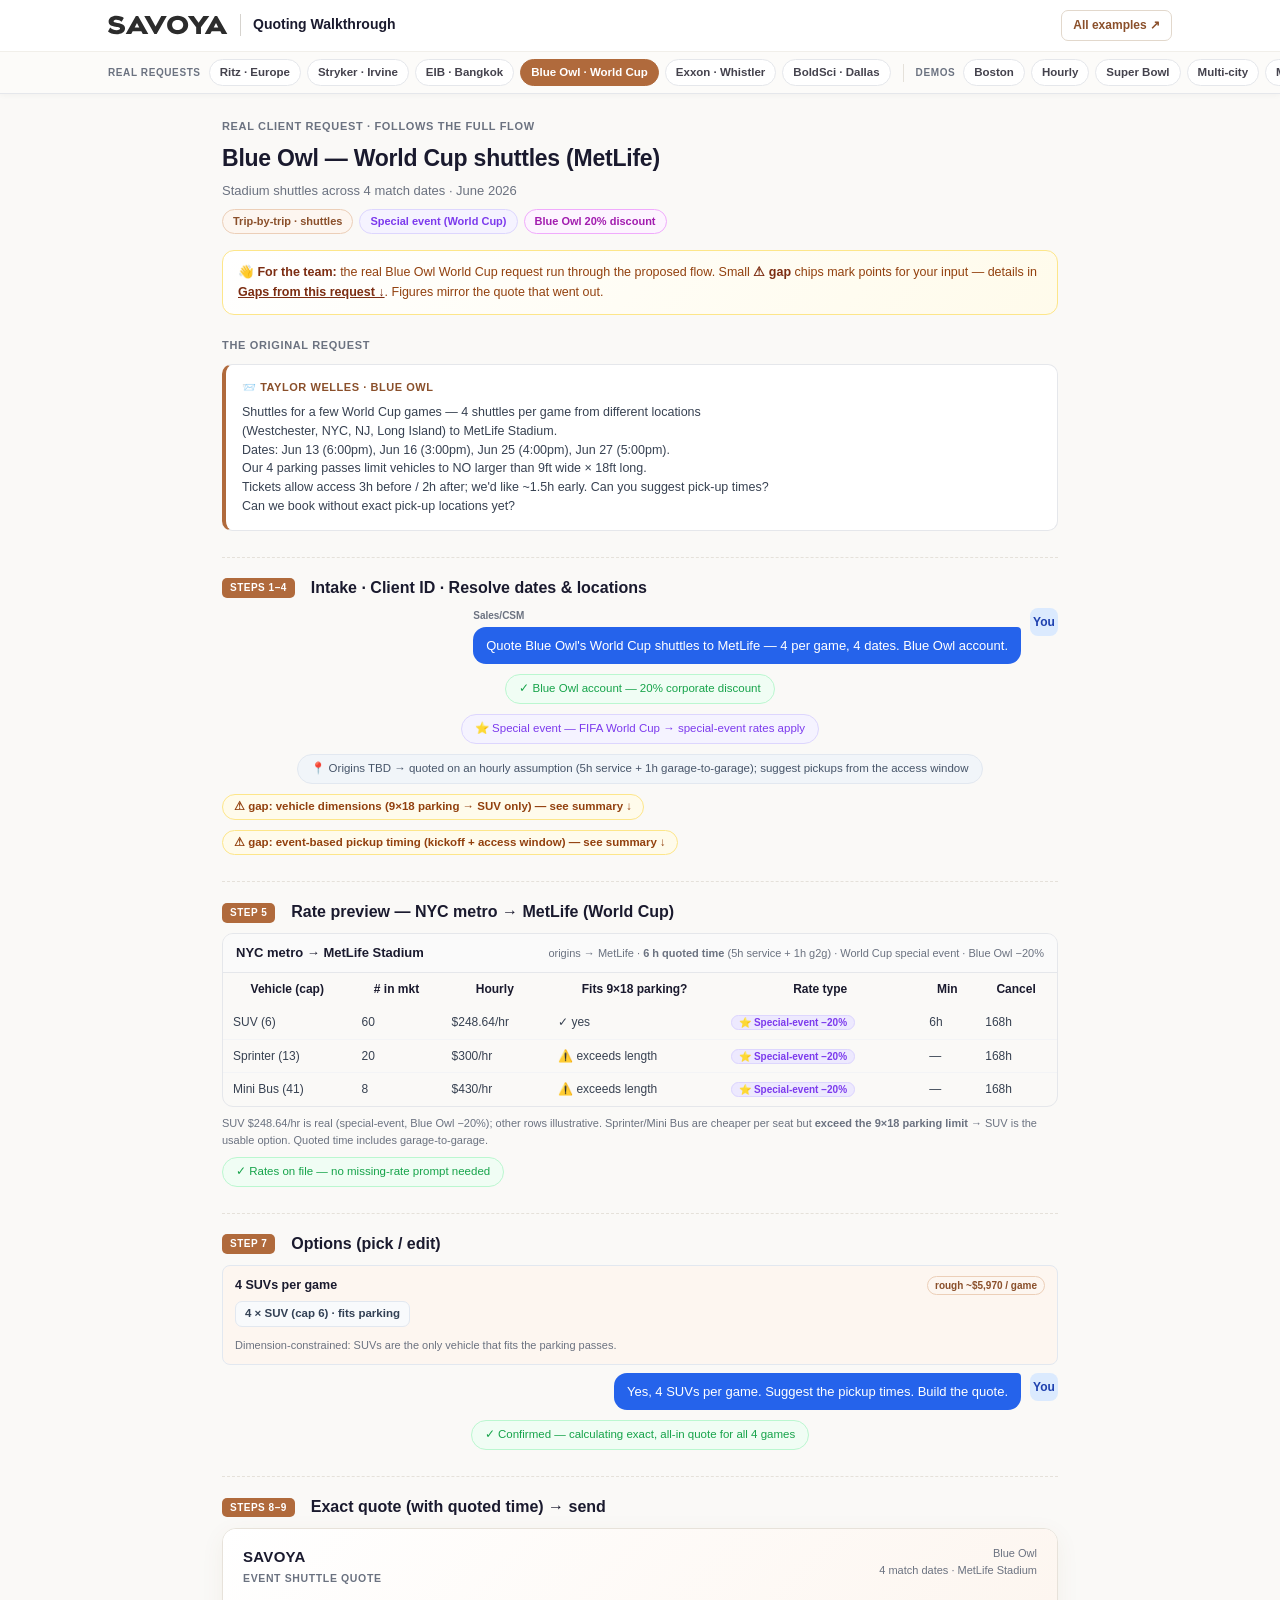
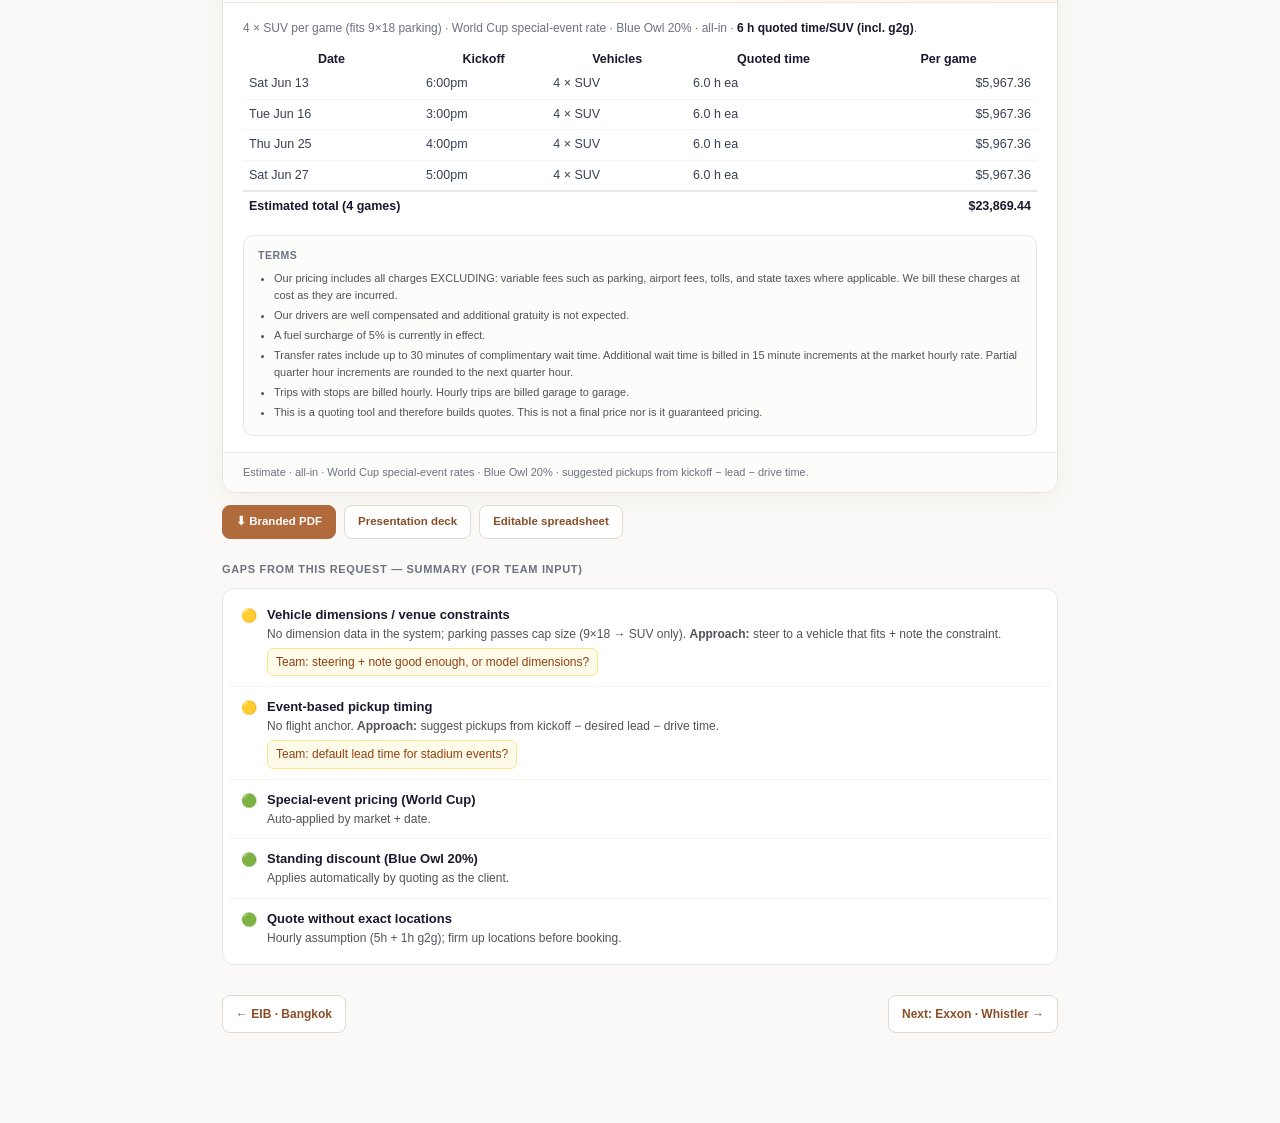
==== commit 21e52f49: "Walkthrough: full flow (rate preview + quoted time + options) + clean chat with gap chips across all" ====
--- a/blue-owl-worldcup.html
+++ b/blue-owl-worldcup.html
@@ -20,70 +20,72 @@
 </div>
 
 <div class="wrap">
-  <div class="crumb">Real client request</div>
+  <div class="crumb">Real client request · follows the full flow</div>
   <h1>Blue Owl — World Cup shuttles (MetLife)</h1>
   <div class="sub">Stadium shuttles across 4 match dates · June 2026</div>
   <div class="chips"><span class="chip type">Trip-by-trip · shuttles</span><span class="chip evt">Special event (World Cup)</span><span class="chip vip">Blue Owl 20% discount</span></div>
 
-  <div class="banner">👋 <b>For the team:</b> the real Blue Owl World Cup request, as it would flow through the assistant. Gap boxes flag where we want your input. Figures mirror the quote that went out.</div>
+  <div class="banner">👋 <b>For the team:</b> the real Blue Owl World Cup request run through the proposed flow. Small <b>⚠ gap</b> chips mark points for your input — details in <a href="#gaps" style="color:#7c2d12;font-weight:700;">Gaps from this request ↓</a>. Figures mirror the quote that went out.</div>
 
   <div class="section-label">The original request</div>
   <div class="request">
     <div class="from">📨 Taylor Welles · Blue Owl</div>
-    <pre>Looking to book shuttles for a few World Cup games — 4 shuttles per game from different locations
+    <pre>Shuttles for a few World Cup games — 4 shuttles per game from different locations
 (Westchester, NYC, NJ, Long Island) to MetLife Stadium.
-Match dates: Jun 13 (6:00pm), Jun 16 (3:00pm), Jun 25 (4:00pm), Jun 27 (5:00pm).
-Important: our 4 parking passes limit vehicles to NO larger than 9ft wide and 18ft long.
-Tickets allow access 3 hours before and 2 hours after; we'd like at least ~1.5 hours early.
-Can you suggest pick-up times? Can we book without exact pick-up locations yet?</pre>
+Dates: Jun 13 (6:00pm), Jun 16 (3:00pm), Jun 25 (4:00pm), Jun 27 (5:00pm).
+Our 4 parking passes limit vehicles to NO larger than 9ft wide × 18ft long.
+Tickets allow access 3h before / 2h after; we'd like ~1.5h early. Can you suggest pick-up times?
+Can we book without exact pick-up locations yet?</pre>
   </div>
 
-  <div class="section-label">How it flows through the assistant</div>
+  <!-- 1-4 -->
+  <div class="stepline"><span class="step-tag">Steps 1–4</span><h2>Intake · Client ID · Resolve dates &amp; locations</h2></div>
   <div class="chat">
-    <div class="msg agent"><div class="avatar agent">You</div><div><div class="who">Sales/CSM</div><div class="bubble">Quote Blue Owl's World Cup shuttles to MetLife — 4 per game, 4 dates.</div></div></div>
-    <div class="msg assistant"><div class="avatar assistant">S</div><div><div class="who">Assistant</div><div class="bubble">Got it — NYC-metro shuttles to <b>MetLife</b>. Two important constraints to honor:
-      <span class="q">Their parking caps vehicle size at <b>9ft × 18ft</b> — sprinters/mini buses exceed that, so I'll use <b>SUVs (cap 6)</b>. OK?</span>
-      <span class="q">No exact pickup locations yet — I'll quote <b>5 hrs of service + 1 hr garage-to-garage</b> and we firm up locations later. And I'll suggest pickup times from the access window.</span></div></div></div>
-    <div class="msg agent"><div class="avatar agent">You</div><div><div class="bubble">Yes, SUVs. Blue Owl account (20% discount). Suggest the times.</div></div></div>
-    <div class="working ok">✓ Blue Owl account — 20% corporate discount applies</div>
-    <div class="working event">⭐ Special event found — FIFA World Cup → special-event SUV rates apply</div>
+    <div class="msg agent"><div class="avatar agent">You</div><div><div class="who">Sales/CSM</div><div class="bubble">Quote Blue Owl's World Cup shuttles to MetLife — 4 per game, 4 dates. Blue Owl account.</div></div></div>
+    <div class="working ok">✓ Blue Owl account — 20% corporate discount</div>
+    <div class="working event">⭐ Special event — FIFA World Cup → special-event rates apply</div>
+    <div class="working">📍 Origins TBD → quoted on an hourly assumption (5h service + 1h garage-to-garage); suggest pickups from the access window</div>
+    <a class="gapflag" href="#gaps">⚠ gap: vehicle dimensions (9×18 parking → SUV only) — see summary ↓</a>
+    <a class="gapflag" href="#gaps">⚠ gap: event-based pickup timing (kickoff + access window) — see summary ↓</a>
   </div>
 
-  <div class="gap open">
-    <div class="gh">⚠ Gap — vehicle dimensions / venue constraints <span class="st">Need your input</span></div>
-    <p><span class="lab">What's happening:</span> the parking passes cap vehicle size (9ft × 18ft), which rules out sprinters/mini buses → <b>SUV only</b>. The system stores <b>seat capacity, not physical dimensions</b>.</p>
-    <p><span class="lab">Our approach (proceeding):</span> when a client states a size/venue limit, the assistant steers the recommendation to a vehicle that fits and <b>flags the constraint as a note</b> (it doesn't change price).</p>
-    <p><span class="lab">Question for the team:</span> good enough to handle dimensions/venue access as a steering rule + note, or do we need real vehicle dimensions in the system?</p>
+  <!-- 5 RATE PREVIEW -->
+  <div class="stepline"><span class="step-tag">Step 5</span><h2>Rate preview — NYC metro → MetLife (World Cup)</h2></div>
+  <div class="preview">
+    <div class="ph"><span class="pt">NYC metro → MetLife Stadium</span><span class="tiny">origins → MetLife · <b>6 h quoted time</b> (5h service + 1h g2g) · World Cup special event · Blue Owl −20%</span></div>
+    <div class="tblscroll"><table>
+      <thead><tr><th>Vehicle (cap)</th><th># in mkt</th><th>Hourly</th><th>Fits 9×18 parking?</th><th>Rate type</th><th>Min</th><th>Cancel</th></tr></thead>
+      <tr><td>SUV (6)</td><td>60</td><td>$248.64/hr</td><td>✓ yes</td><td><span class="rt evt">⭐ Special-event −20%</span></td><td>6h</td><td>168h</td></tr>
+      <tr><td>Sprinter (13)</td><td>20</td><td>$300/hr</td><td>⚠️ exceeds length</td><td><span class="rt evt">⭐ Special-event −20%</span></td><td>—</td><td>168h</td></tr>
+      <tr><td>Mini Bus (41)</td><td>8</td><td>$430/hr</td><td>⚠️ exceeds length</td><td><span class="rt evt">⭐ Special-event −20%</span></td><td>—</td><td>168h</td></tr>
+    </table></div>
+  </div>
+  <p class="tiny" style="margin:-4px 0 0;">SUV $248.64/hr is real (special-event, Blue Owl −20%); other rows illustrative. Sprinter/Mini Bus are cheaper per seat but <b>exceed the 9×18 parking limit</b> → SUV is the usable option. Quoted time includes garage-to-garage.</p>
+  <div class="working ok" style="margin:8px auto 0;">✓ Rates on file — no missing-rate prompt needed</div>
+
+  <!-- 7 OPTIONS -->
+  <div class="stepline"><span class="step-tag">Step 7</span><h2>Options (pick / edit)</h2></div>
+  <div class="subopt best"><div class="sh"><b>4 SUVs per game</b><span class="rt comp">rough ~$5,970 / game</span></div>
+    <div class="vehmix" style="margin-top:6px;"><span class="veh">4 × SUV (cap 6) · fits parking</span></div>
+    <div class="tiny">Dimension-constrained: SUVs are the only vehicle that fits the parking passes.</div></div>
+  <div class="chat" style="margin-top:8px;">
+    <div class="msg agent"><div class="avatar agent">You</div><div><div class="bubble">Yes, 4 SUVs per game. Suggest the pickup times. Build the quote.</div></div></div>
+    <div class="working ok">✓ Confirmed — calculating exact, all-in quote for all 4 games</div>
   </div>
 
-  <div class="gap open">
-    <div class="gh">⚠ Gap — event-based pickup timing <span class="st">Need your input</span></div>
-    <p><span class="lab">What's happening:</span> there's no flight to anchor on — pickups are driven by the <b>event</b> (kickoff + the ticket access window). Client wants ~1.5h early.</p>
-    <p><span class="lab">Our approach (proceeding):</span> compute suggested pickups from <b>kickoff − desired-lead − drive time</b> per origin, and present them for confirmation.</p>
-    <p><span class="lab">Question for the team:</span> is "suggest pickup times from the event window" useful — and what default lead time do you use for stadium events?</p>
-  </div>
-
-  <div class="gap handled">
-    <div class="gh">✓ Working — quote without exact locations <span class="st">Confirm</span></div>
-    <p><span class="lab">What's happening:</span> with locations TBD, we quote on an <b>hourly assumption</b> (5h service + 1h garage-to-garage), exactly as the team did, and firm up locations before booking. (Quotes don't hold availability.)</p>
-  </div>
-
-  <div class="section-label">What you'd send the client</div>
+  <!-- 8-9 QUOTE -->
+  <div class="stepline"><span class="step-tag">Steps 8–9</span><h2>Exact quote (with quoted time) → send</h2></div>
   <div class="quote">
-    <div class="quote-top"><div class="brand">SAVOYA<small>Event Shuttle Quote</small></div><div class="meta">Prepared for <b>Blue Owl</b><br>4 match dates · MetLife Stadium</div></div>
+    <div class="quote-top"><div class="brand">SAVOYA<small>Event Shuttle Quote</small></div><div class="meta">Blue Owl<br>4 match dates · MetLife Stadium</div></div>
     <div class="quote-body">
-      <div class="for"><b>4 × SUV per game</b> (cap 6) · vehicle size fits the 9ft × 18ft parking limit · <b>Blue Owl 20% discount</b> · all-in.</div>
-      <table>
-        <thead><tr><th style="text-align:left;font-size:10px;text-transform:uppercase;color:var(--muted);padding:6px;">Date</th><th style="text-align:left;font-size:10px;text-transform:uppercase;color:var(--muted);padding:6px;">Kickoff</th><th style="text-align:left;font-size:10px;text-transform:uppercase;color:var(--muted);padding:6px;">Per SUV (5h + 1h g2g)</th><th class="amt" style="font-size:10px;text-transform:uppercase;color:var(--muted);padding:6px;">4 SUVs</th></tr></thead>
-        <tr><td>Sat Jun 13</td><td>6:00pm</td><td>$1,491.84</td><td class="amt">$5,967.36</td></tr>
-        <tr><td>Tue Jun 16</td><td>3:00pm</td><td>$1,491.84</td><td class="amt">$5,967.36</td></tr>
-        <tr><td>Thu Jun 25</td><td>4:00pm</td><td>$1,491.84</td><td class="amt">$5,967.36</td></tr>
-        <tr><td>Sat Jun 27</td><td>5:00pm</td><td>$1,491.84</td><td class="amt">$5,967.36</td></tr>
-        <tr class="tot-row"><td colspan="3">Estimated total (4 games)</td><td class="amt">$23,869.44</td></tr>
-      </table>
-      <div class="ratecard"><div class="rc-title">Vehicle rates &amp; policies</div><table>
-        <thead><tr><th>Vehicle</th><th>Seats</th><th>Rate</th><th>Minimum</th><th>Cancellation</th></tr></thead>
-        <tr><td>SUV (special-event)</td><td>6</td><td>$248.64/hr</td><td>6 hrs</td><td>168 hrs (7 days)</td></tr>
+      <div class="for">4 × SUV per game (fits 9×18 parking) · World Cup special-event rate · Blue Owl 20% · all-in · <b>6 h quoted time/SUV (incl. g2g)</b>.</div>
+      <div class="tblscroll"><table>
+        <thead><tr><th>Date</th><th>Kickoff</th><th>Vehicles</th><th>Quoted time</th><th class="amt">Per game</th></tr></thead>
+        <tr><td>Sat Jun 13</td><td>6:00pm</td><td>4 × SUV</td><td>6.0 h ea</td><td class="amt">$5,967.36</td></tr>
+        <tr><td>Tue Jun 16</td><td>3:00pm</td><td>4 × SUV</td><td>6.0 h ea</td><td class="amt">$5,967.36</td></tr>
+        <tr><td>Thu Jun 25</td><td>4:00pm</td><td>4 × SUV</td><td>6.0 h ea</td><td class="amt">$5,967.36</td></tr>
+        <tr><td>Sat Jun 27</td><td>5:00pm</td><td>4 × SUV</td><td>6.0 h ea</td><td class="amt">$5,967.36</td></tr>
+        <tr class="tot-row"><td colspan="4">Estimated total (4 games)</td><td class="amt">$23,869.44</td></tr>
       </table></div>
       <div class="terms"><div class="tt">Terms</div><ul>
         <li>Our pricing includes all charges EXCLUDING: variable fees such as parking, airport fees, tolls, and state taxes where applicable. We bill these charges at cost as they are incurred.</li>
@@ -94,14 +96,15 @@
         <li>This is a quoting tool and therefore builds quotes. This is not a final price nor is it guaranteed pricing.</li>
       </ul></div>
     </div>
-    <div class="quote-foot">Estimate · all-in (incl. 5% fuel surcharge &amp; federal tax) · World Cup special-event rates · Blue Owl 20% discount · suggested pickups from kickoff − lead − drive time.</div>
+    <div class="quote-foot">Estimate · all-in · World Cup special-event rates · Blue Owl 20% · suggested pickups from kickoff − lead − drive time.</div>
   </div>
   <div class="out-actions"><span class="a primary" onclick="openOv('pdfOv')">⬇ Branded PDF</span><span class="a" onclick="openOv('prezOv')">Presentation deck</span><span class="a" onclick="openOv('genOv')">Editable spreadsheet</span></div>
 
-  <div class="section-label">Gaps from this request — summary</div>
+  <!-- GAPS -->
+  <div class="section-label" id="gaps">Gaps from this request — summary (for team input)</div>
   <div class="gaps-box">
-    <div class="g-row"><span class="dot">🟡</span><div><div class="g-t">Vehicle dimensions / venue constraints</div><div class="g-d">No dimension data in the system. <b>Approach:</b> steer to a vehicle that fits + note the constraint.</div><span class="g-ask">Team: steering + note good enough, or model dimensions?</span></div></div>
-    <div class="g-row"><span class="dot">🟡</span><div><div class="g-t">Event-based pickup timing</div><div class="g-d">No flight anchor. <b>Approach:</b> suggest pickups from kickoff − lead − drive time.</div><span class="g-ask">Team: default lead time for stadium events?</span></div></div>
+    <div class="g-row"><span class="dot">🟡</span><div><div class="g-t">Vehicle dimensions / venue constraints</div><div class="g-d">No dimension data in the system; parking passes cap size (9×18 → SUV only). <b>Approach:</b> steer to a vehicle that fits + note the constraint.</div><span class="g-ask">Team: steering + note good enough, or model dimensions?</span></div></div>
+    <div class="g-row"><span class="dot">🟡</span><div><div class="g-t">Event-based pickup timing</div><div class="g-d">No flight anchor. <b>Approach:</b> suggest pickups from kickoff − desired lead − drive time.</div><span class="g-ask">Team: default lead time for stadium events?</span></div></div>
     <div class="g-row"><span class="dot">🟢</span><div><div class="g-t">Special-event pricing (World Cup)</div><div class="g-d">Auto-applied by market + date.</div></div></div>
     <div class="g-row"><span class="dot">🟢</span><div><div class="g-t">Standing discount (Blue Owl 20%)</div><div class="g-d">Applies automatically by quoting as the client.</div></div></div>
     <div class="g-row"><span class="dot">🟢</span><div><div class="g-t">Quote without exact locations</div><div class="g-d">Hourly assumption (5h + 1h g2g); firm up locations before booking.</div></div></div>
@@ -113,10 +116,9 @@
 <div class="overlay" id="pdfOv"><button class="ov-close" onclick="closeOv('pdfOv')">✕ Close</button>
   <div class="pdf-page">
     <div class="pdf-head"><div><img src="savoya-logo.svg" alt="Savoya"><div class="doc">Event Shuttle Quote</div></div><div class="who"><b>Blue Owl</b><br>World Cup · MetLife Stadium</div></div>
-    <div class="pdf-title">Transportation Quote</div>
-    <span class="pdf-badge">World Cup special-event rates · Blue Owl 20% discount · all-in · SUV (fits parking)</span>
+    <div class="pdf-title">Transportation Quote</div><span class="pdf-badge">World Cup special-event · Blue Owl 20% · all-in · SUV (fits parking)</span>
     <table class="pdf-tbl">
-      <tr><td>Jun 13 — 4 × SUV (5h + 1h g2g)</td><td class="amt">$5,967.36</td></tr>
+      <tr><td>Jun 13 — 4 × SUV (6.0 h)</td><td class="amt">$5,967.36</td></tr>
       <tr><td>Jun 16 — 4 × SUV</td><td class="amt">$5,967.36</td></tr>
       <tr><td>Jun 25 — 4 × SUV</td><td class="amt">$5,967.36</td></tr>
       <tr><td>Jun 27 — 4 × SUV</td><td class="amt">$5,967.36</td></tr>
@@ -124,7 +126,7 @@
     </table>
     <div class="pdf-terms"><div class="h">Terms</div><ul>
       <li>Pricing includes all charges EXCLUDING variable fees (parking, airport fees, tolls, state taxes) — billed at cost.</li>
-      <li>Drivers well compensated; gratuity not expected. 5% fuel surcharge in effect. SUV special-event rate, 6-hr min, 168-hr cancellation.</li>
+      <li>Drivers well compensated; gratuity not expected. 5% fuel surcharge. SUV special-event rate, 6-hr min, 168-hr cancellation.</li>
       <li>This is a quote, not a final or guaranteed price; quotes do not hold availability.</li>
     </ul></div>
     <div class="pdf-foot"><img src="savoya-logo-gold.svg" alt=""><div class="ft">Savoya · concierge@savoya.com · savoya.com</div></div>
@@ -135,20 +137,20 @@
   <div class="prez-stage"><div id="prezStage">
     <div class="slide cover show"><div class="pad"><img src="savoya-logo-gold.svg" alt="Savoya"><div class="t">World Cup<br><span class="gold">Shuttle Proposal</span></div><div class="rule"></div><div class="sub">Blue Owl · MetLife Stadium · 4 match dates</div></div></div>
     <div class="slide body"><div class="pad"><div class="st">Right-sized for stadium parking</div><div class="h">4 SUVs per game</div>
-      <table><tr><td>Per game — 4 × SUV (5h + 1h g2g)</td><td class="amt">$5,967.36</td></tr><tr><td>Across 4 games</td><td class="amt">$23,869.44</td></tr></table>
-      <p style="margin-top:10px;color:#7c3aed;font-weight:700;font-size:12.5px;">World Cup special-event rates · Blue Owl 20% discount · fits 9×18 parking</p></div></div>
-    <div class="slide close-s"><div class="pad"><img src="savoya-logo-gold.svg" alt="" style="height:26px;margin-bottom:auto;"><div class="big">Estimated investment (4 games)</div><div class="num">$23,869</div><div style="color:#9a917f;font-size:12px;">All-in · availability is closing fast for these dates</div><div class="nx">We'll suggest pickup times and firm up locations on booking.</div></div></div>
+      <table><tr><td>Per game — 4 × SUV (6.0 h)</td><td class="amt">$5,967.36</td></tr><tr><td>Across 4 games</td><td class="amt">$23,869.44</td></tr></table>
+      <p style="margin-top:10px;color:#7c3aed;font-weight:700;font-size:12.5px;">World Cup special-event rates · Blue Owl 20% · fits 9×18 parking</p></div></div>
+    <div class="slide close-s"><div class="pad"><img src="savoya-logo-gold.svg" alt="" style="height:26px;margin-bottom:auto;"><div class="big">Estimated investment (4 games)</div><div class="num">$23,869</div><div style="color:#9a917f;font-size:12px;">All-in · availability is closing fast</div><div class="nx">We'll suggest pickup times and firm up locations on booking.</div></div></div>
   </div><div class="prez-nav"><button onclick="prezGo(-1)">‹</button><div class="prez-dots" id="prezDots"></div><button onclick="prezGo(1)">›</button></div></div>
 </div>
 
 <div class="overlay" id="genOv">
   <div class="sheet-app">
     <div class="sheet-bar"><b>📊 blue-owl-worldcup-quote.xlsx <span class="hint">· cells editable</span></b><button class="sheet-close" onclick="closeOv('genOv')">✕ Close</button></div>
-    <table class="grid-tbl"><thead><tr><th>Date</th><th>Kickoff</th><th>Vehicles</th><th>Per SUV</th><th>Total</th></tr></thead><tbody>
-      <tr><td><div class="cell" contenteditable="true">Jun 13</div></td><td><div class="cell" contenteditable="true">6:00pm</div></td><td><div class="cell" contenteditable="true">4 × SUV</div></td><td><div class="cell" contenteditable="true">$1,491.84</div></td><td><div class="cell" contenteditable="true">$5,967.36</div></td></tr>
-      <tr><td><div class="cell" contenteditable="true">Jun 16</div></td><td><div class="cell" contenteditable="true">3:00pm</div></td><td><div class="cell" contenteditable="true">4 × SUV</div></td><td><div class="cell" contenteditable="true">$1,491.84</div></td><td><div class="cell" contenteditable="true">$5,967.36</div></td></tr>
-      <tr><td><div class="cell" contenteditable="true">Jun 25</div></td><td><div class="cell" contenteditable="true">4:00pm</div></td><td><div class="cell" contenteditable="true">4 × SUV</div></td><td><div class="cell" contenteditable="true">$1,491.84</div></td><td><div class="cell" contenteditable="true">$5,967.36</div></td></tr>
-      <tr><td><div class="cell" contenteditable="true">Jun 27</div></td><td><div class="cell" contenteditable="true">5:00pm</div></td><td><div class="cell" contenteditable="true">4 × SUV</div></td><td><div class="cell" contenteditable="true">$1,491.84</div></td><td><div class="cell" contenteditable="true">$5,967.36</div></td></tr>
+    <table class="grid-tbl"><thead><tr><th>Date</th><th>Kickoff</th><th>Vehicles</th><th>Quoted time</th><th>Total</th></tr></thead><tbody>
+      <tr><td><div class="cell" contenteditable="true">Jun 13</div></td><td><div class="cell" contenteditable="true">6:00pm</div></td><td><div class="cell" contenteditable="true">4 × SUV</div></td><td><div class="cell" contenteditable="true">6.0 h ea</div></td><td><div class="cell" contenteditable="true">$5,967.36</div></td></tr>
+      <tr><td><div class="cell" contenteditable="true">Jun 16</div></td><td><div class="cell" contenteditable="true">3:00pm</div></td><td><div class="cell" contenteditable="true">4 × SUV</div></td><td><div class="cell" contenteditable="true">6.0 h ea</div></td><td><div class="cell" contenteditable="true">$5,967.36</div></td></tr>
+      <tr><td><div class="cell" contenteditable="true">Jun 25</div></td><td><div class="cell" contenteditable="true">4:00pm</div></td><td><div class="cell" contenteditable="true">4 × SUV</div></td><td><div class="cell" contenteditable="true">6.0 h ea</div></td><td><div class="cell" contenteditable="true">$5,967.36</div></td></tr>
+      <tr><td><div class="cell" contenteditable="true">Jun 27</div></td><td><div class="cell" contenteditable="true">5:00pm</div></td><td><div class="cell" contenteditable="true">4 × SUV</div></td><td><div class="cell" contenteditable="true">6.0 h ea</div></td><td><div class="cell" contenteditable="true">$5,967.36</div></td></tr>
     </tbody></table>
     <div class="sheet-foot">Preview of the editable export — adjust any cell and re-send.</div>
   </div>
--- a/style.css
+++ b/style.css
@@ -231,3 +231,26 @@
 .fb-card li b{color:#1f2937;} .fb-card.star li::before{content:'★';border:none;color:var(--gold);font-size:12px;top:6px;left:0;width:auto;height:auto;}
 
 @media(max-width:640px){.steps,.grid,.exlist{grid-template-columns:1fr;}.msg{max-width:97%;}.overlay{padding:10px;}.pdf-page{padding:24px;}}
+
+/* ── flow / rate-preview ── */
+.tblscroll{overflow-x:auto;-webkit-overflow-scrolling:touch;}
+.preview{border:1px solid var(--line);border-radius:11px;overflow:hidden;margin-bottom:12px;}
+.preview .ph{display:flex;justify-content:space-between;align-items:center;gap:8px;padding:9px 13px;background:#fafafa;border-bottom:1px solid var(--line);flex-wrap:wrap;}
+.preview .ph .pt{font-weight:800;font-size:13px;}
+.preview table{font-size:12px;}
+.preview th,.preview td{padding:7px 10px;white-space:nowrap;}
+.rt{font-size:10px;font-weight:700;border-radius:20px;padding:1px 7px;}
+.rt.rack{background:#f1f5f9;color:#475569;border:1px solid #e2e8f0;}
+.rt.evt{background:#ede9fe;color:#7c3aed;border:1px solid #ddd6fe;}
+.rt.comp{background:var(--copper-bg);color:var(--copper-d);border:1px solid #eccfb8;}
+.step-tag{display:inline-block;font-size:10px;font-weight:800;letter-spacing:.05em;text-transform:uppercase;color:#fff;background:var(--copper);border-radius:5px;padding:2px 8px;margin-right:8px;}
+.stepline{display:flex;align-items:center;gap:8px;margin:26px 0 8px;border-top:1px dashed #e5e1da;padding-top:18px;}
+.stepline h2{margin:0;font-size:16px;}
+
+/* inline gap indicator (chat) + missing-rate prompt */
+.gapflag{align-self:flex-start;display:inline-flex;align-items:center;gap:6px;font-size:11.5px;font-weight:700;color:#92400e;background:var(--amber-bg);border:1px solid #fde68a;border-radius:20px;padding:3px 11px;text-decoration:none;}
+.gapflag:hover{filter:brightness(.97);}
+.gapflag.ok{color:#166534;background:var(--green-bg);border-color:#bbf7d0;}
+.prompt{background:#fff;border:1px solid var(--line);border-left:4px solid var(--copper);border-radius:10px;padding:12px 14px;margin:12px 0;}
+.prompt .pq{font-weight:800;font-size:13px;margin-bottom:6px;}
+.prompt p{font-size:12.5px;margin:0;color:#3f3f46;}
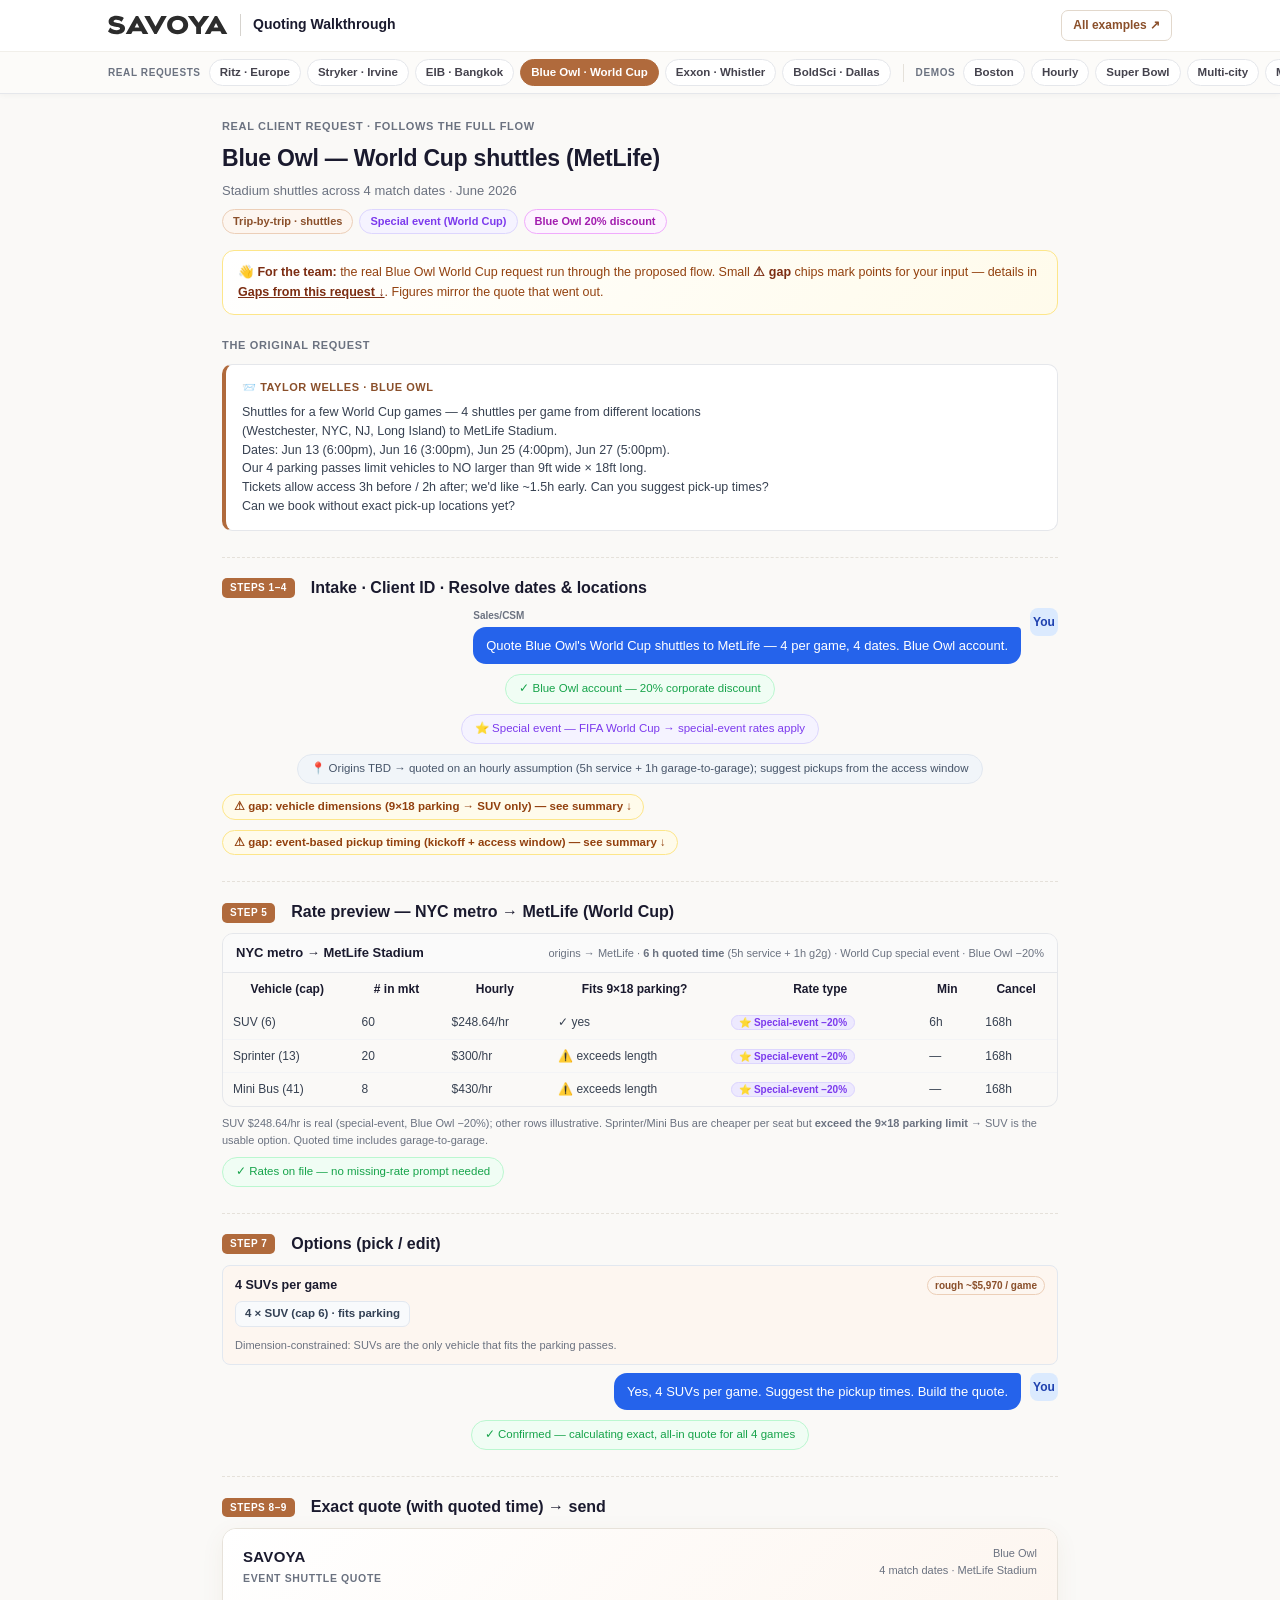
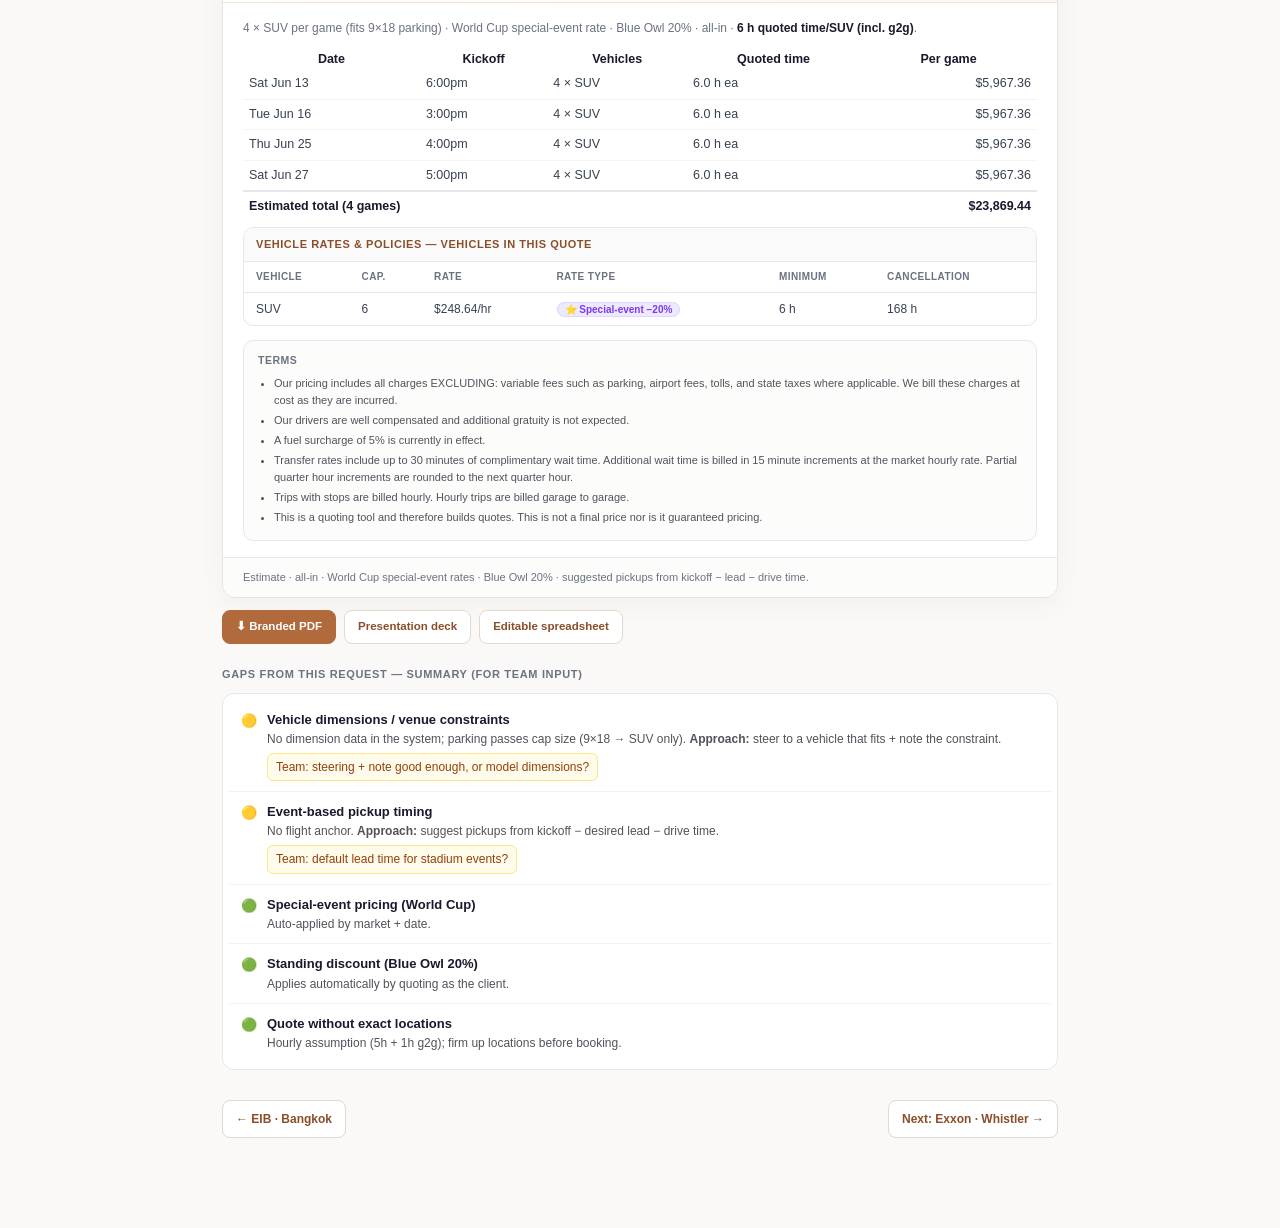
==== commit 534a9822: "Add 'Vehicle rates & policies' (vehicles used only) to every quote — in-chat, PDF, and deck Lists on" ====
--- a/blue-owl-worldcup.html
+++ b/blue-owl-worldcup.html
@@ -87,6 +87,13 @@
         <tr><td>Sat Jun 27</td><td>5:00pm</td><td>4 × SUV</td><td>6.0 h ea</td><td class="amt">$5,967.36</td></tr>
         <tr class="tot-row"><td colspan="4">Estimated total (4 games)</td><td class="amt">$23,869.44</td></tr>
       </table></div>
+      <div class="ratecard">
+        <div class="rc-title">Vehicle rates &amp; policies — vehicles in this quote</div>
+        <table>
+          <thead><tr><th>Vehicle</th><th>Cap.</th><th>Rate</th><th>Rate type</th><th>Minimum</th><th>Cancellation</th></tr></thead>
+          <tr><td>SUV</td><td>6</td><td>$248.64/hr</td><td><span class="rt evt">⭐ Special-event −20%</span></td><td>6 h</td><td>168 h</td></tr>
+        </table>
+      </div>
       <div class="terms"><div class="tt">Terms</div><ul>
         <li>Our pricing includes all charges EXCLUDING: variable fees such as parking, airport fees, tolls, and state taxes where applicable. We bill these charges at cost as they are incurred.</li>
         <li>Our drivers are well compensated and additional gratuity is not expected.</li>
@@ -124,6 +131,10 @@
       <tr><td>Jun 27 — 4 × SUV</td><td class="amt">$5,967.36</td></tr>
       <tr class="tot"><td>Estimated total</td><td class="amt">$23,869.44</td></tr>
     </table>
+    <div class="pdf-terms"><div class="h">Vehicle rates &amp; policies — vehicles in this quote</div></div>
+    <table class="pdf-tbl">
+      <tr><td>SUV (cap 6) · $248.64/hr · ⭐ Special-event −20%</td><td class="amt">6 h min · 168 h cxl</td></tr>
+    </table>
     <div class="pdf-terms"><div class="h">Terms</div><ul>
       <li>Pricing includes all charges EXCLUDING variable fees (parking, airport fees, tolls, state taxes) — billed at cost.</li>
       <li>Drivers well compensated; gratuity not expected. 5% fuel surcharge. SUV special-event rate, 6-hr min, 168-hr cancellation.</li>
@@ -139,6 +150,9 @@
     <div class="slide body"><div class="pad"><div class="st">Right-sized for stadium parking</div><div class="h">4 SUVs per game</div>
       <table><tr><td>Per game — 4 × SUV (6.0 h)</td><td class="amt">$5,967.36</td></tr><tr><td>Across 4 games</td><td class="amt">$23,869.44</td></tr></table>
       <p style="margin-top:10px;color:#7c3aed;font-weight:700;font-size:12.5px;">World Cup special-event rates · Blue Owl 20% · fits 9×18 parking</p></div></div>
+    <div class="slide body"><div class="pad"><div class="st">Transparent, all on one page</div><div class="h">Vehicle rates &amp; policies</div>
+      <table><tr><td>SUV (cap 6) · $248.64/hr · ⭐ Special-event −20%</td><td class="amt">6 h min · 168 h cxl</td></tr></table>
+      <p style="margin-top:10px;color:#9a917f;font-size:11.5px;">Only the vehicle type in this quote · rates include Blue Owl's 20% discount · all-in pricing</p></div></div>
     <div class="slide close-s"><div class="pad"><img src="savoya-logo-gold.svg" alt="" style="height:26px;margin-bottom:auto;"><div class="big">Estimated investment (4 games)</div><div class="num">$23,869</div><div style="color:#9a917f;font-size:12px;">All-in · availability is closing fast</div><div class="nx">We'll suggest pickup times and firm up locations on booking.</div></div></div>
   </div><div class="prez-nav"><button onclick="prezGo(-1)">‹</button><div class="prez-dots" id="prezDots"></div><button onclick="prezGo(1)">›</button></div></div>
 </div>
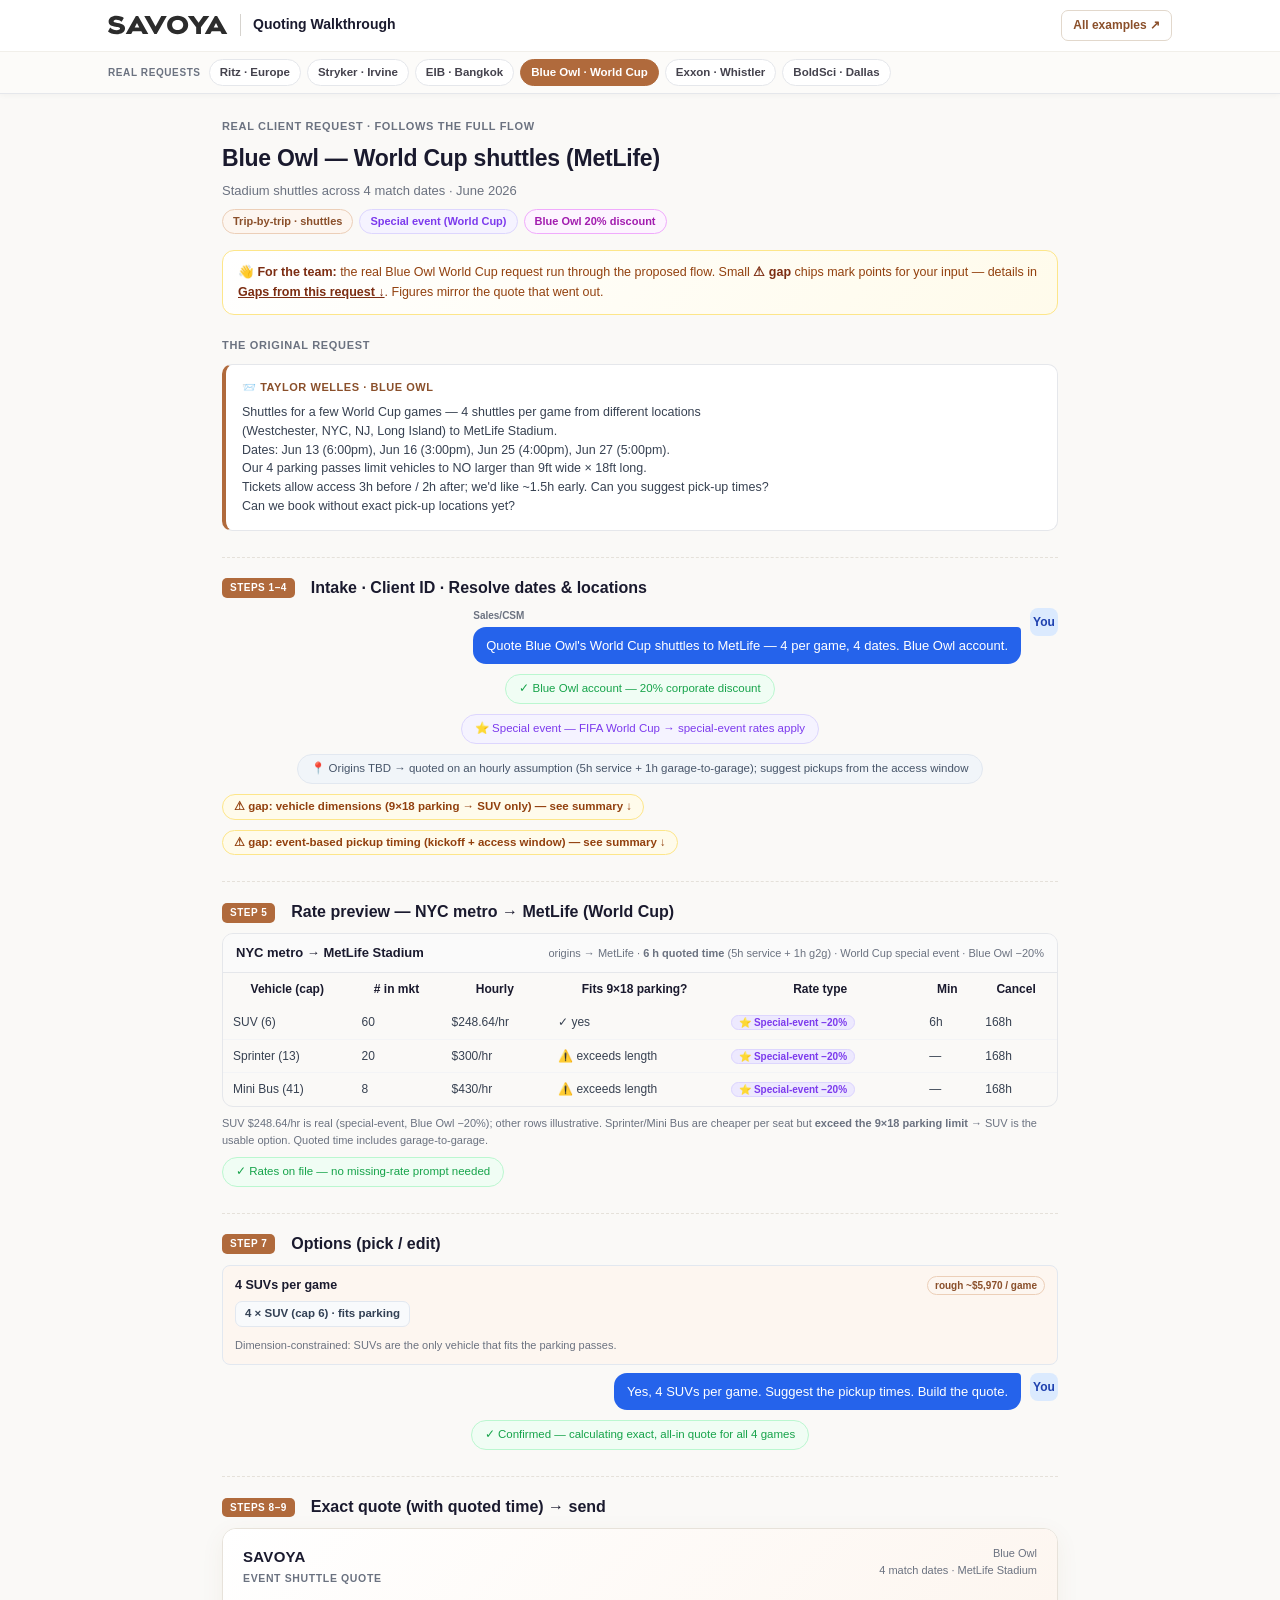
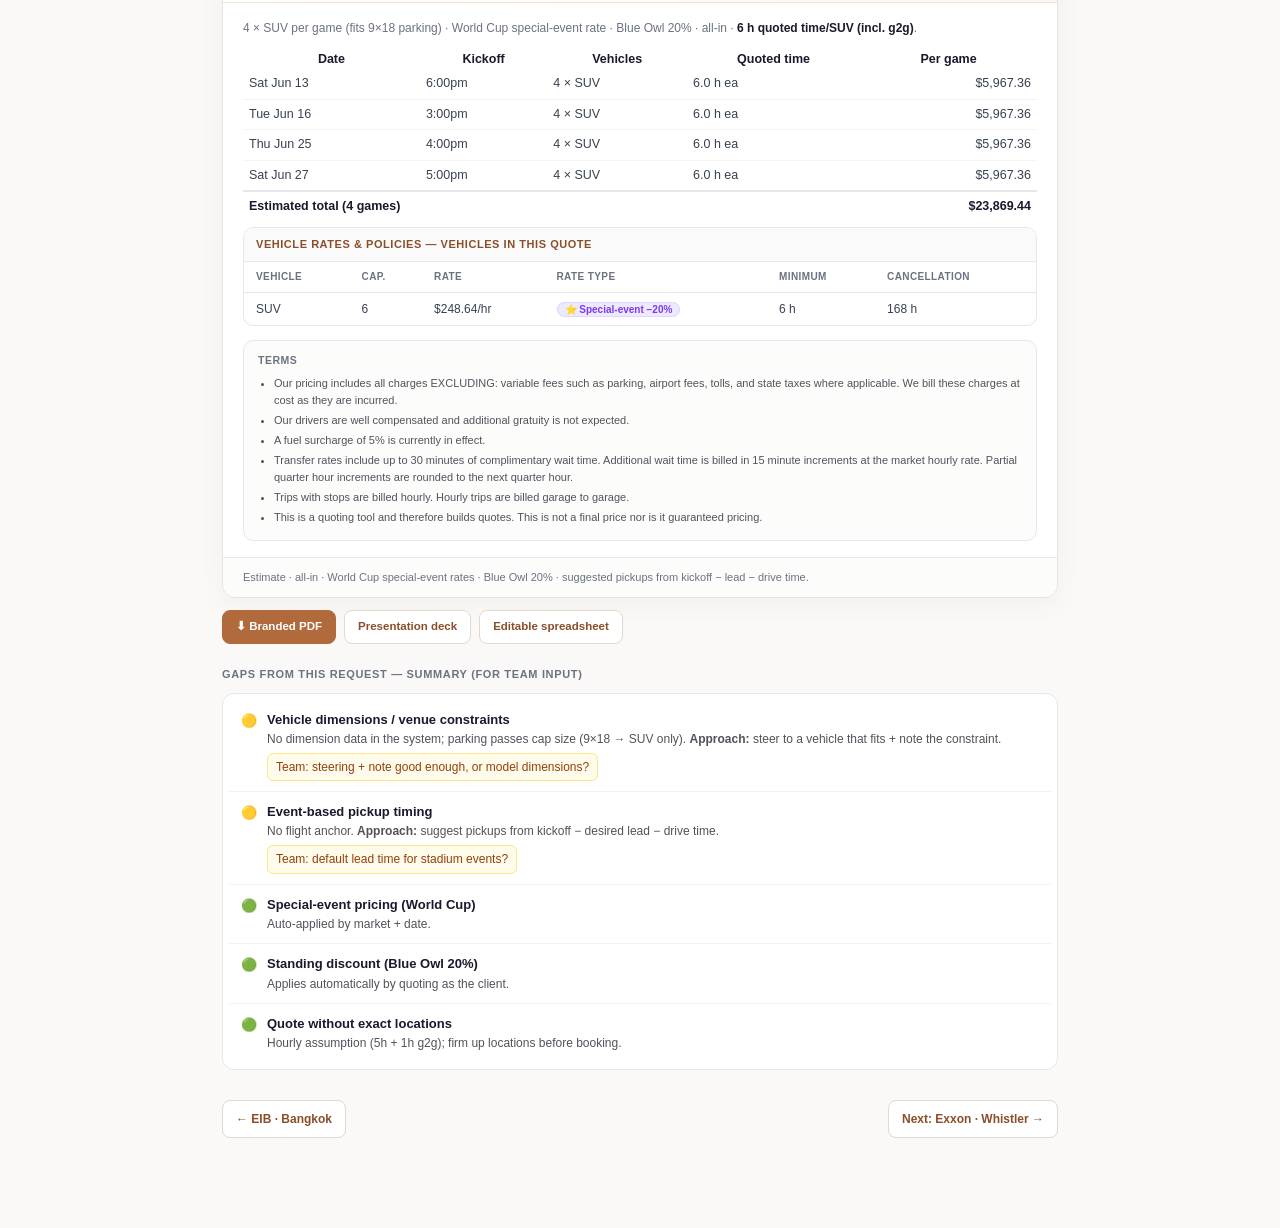
==== commit 07a89f70: "Remove illustrative demo pages (kept in separate file); drop nav + index links Co-Authored-By: Claud" ====
--- a/blue-owl-worldcup.html
+++ b/blue-owl-worldcup.html
@@ -13,9 +13,6 @@
   <div class="nav-strip"><div class="row">
     <span class="lbl">Real requests</span>
     <a href="ritz-europe.html">Ritz · Europe</a><a href="stryker-irvine.html">Stryker · Irvine</a><a href="eib-bangkok.html">EIB · Bangkok</a><a class="active" href="blue-owl-worldcup.html">Blue Owl · World Cup</a><a href="exxon-whistler.html">Exxon · Whistler</a><a href="boldsci-dallas.html">BoldSci · Dallas</a>
-    <span class="sep"></span>
-    <span class="lbl">Demos</span>
-    <a href="demo-boston.html">Boston</a><a href="demo-hourly.html">Hourly</a><a href="demo-superbowl.html">Super Bowl</a><a href="demo-multicity.html">Multi-city</a><a href="demo-manifest.html">Manifest</a>
   </div></div>
 </div>
 
